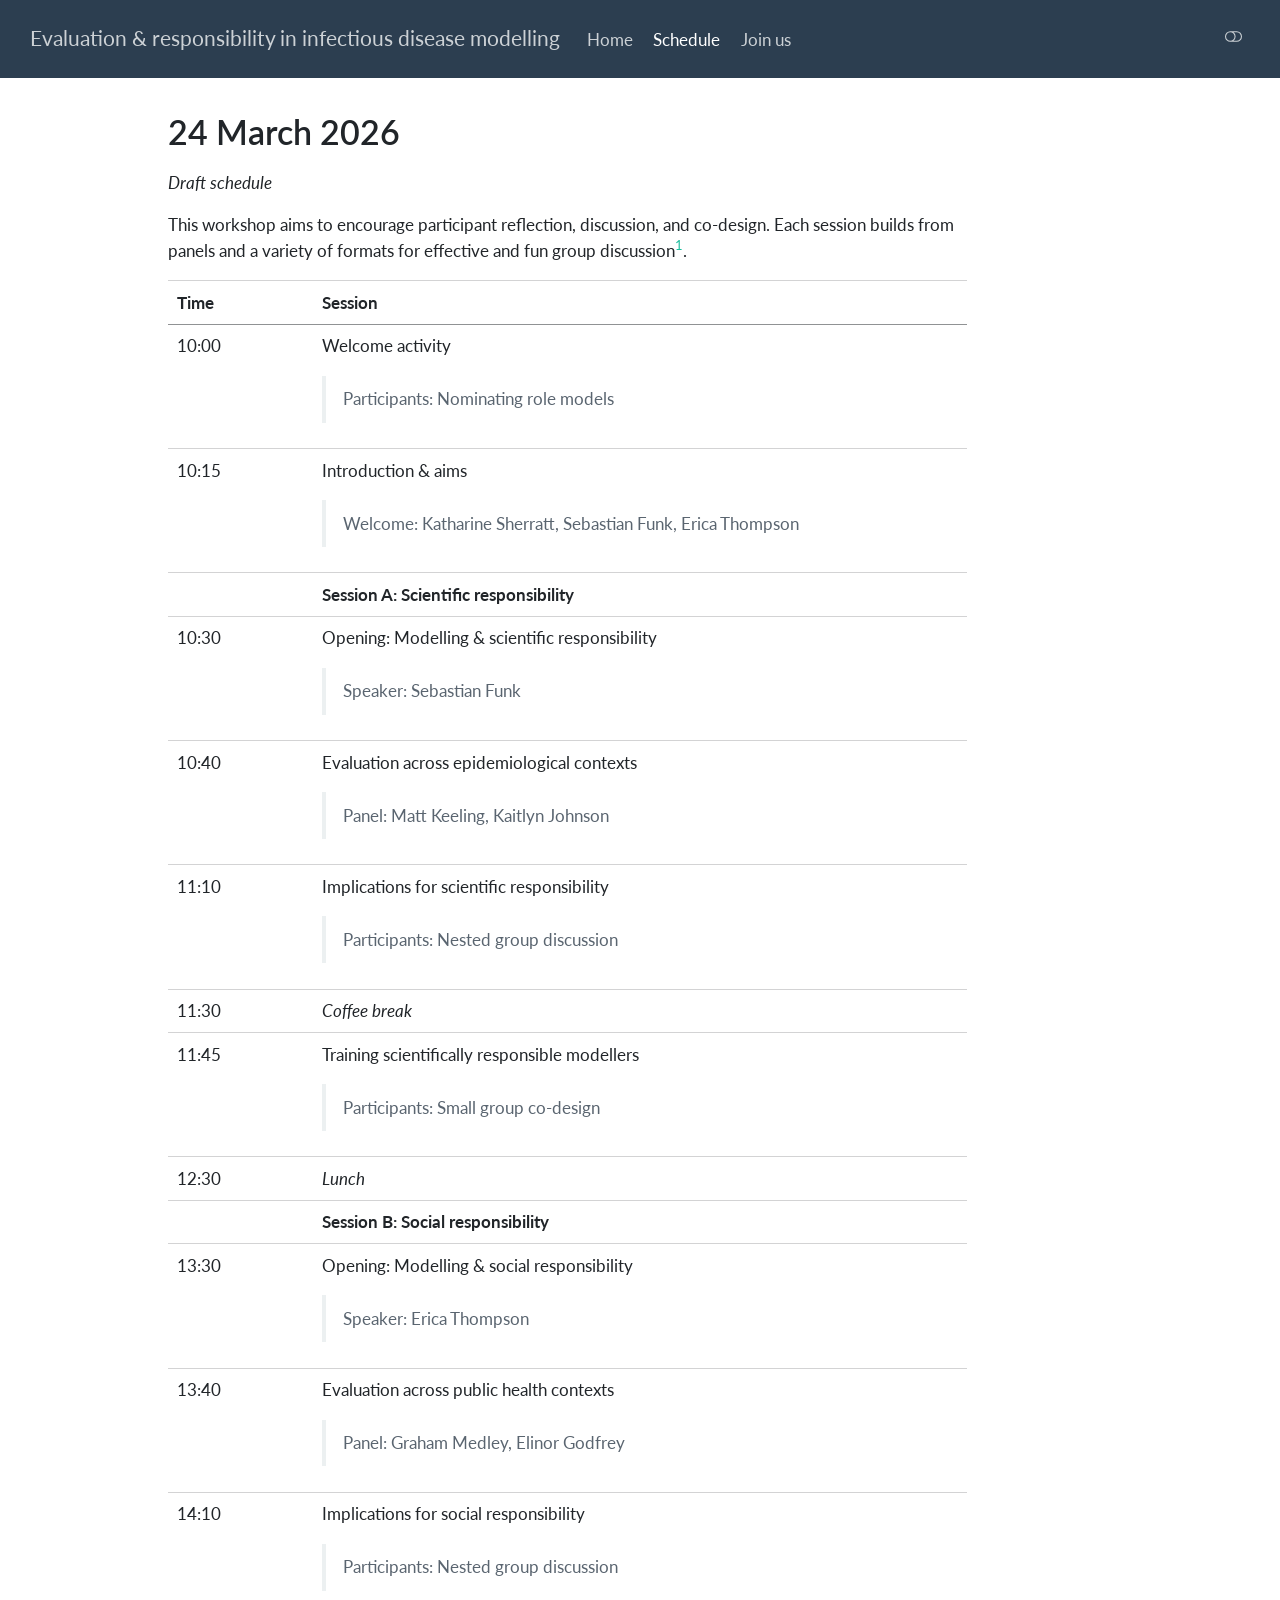
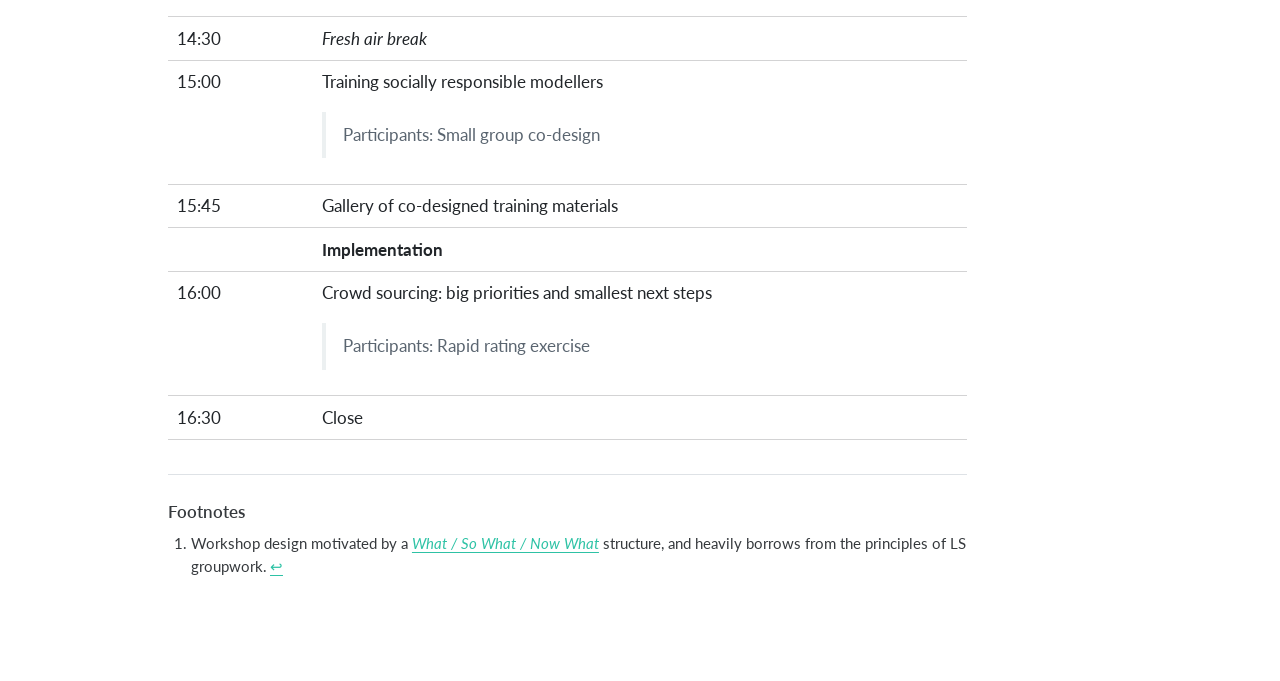
==== 2026-03-24.html @ d639b149 "Built site for gh-pages" ====
<!DOCTYPE html>
<html xmlns="http://www.w3.org/1999/xhtml" lang="en" xml:lang="en"><head>

<meta charset="utf-8">
<meta name="generator" content="quarto-1.8.27">

<meta name="viewport" content="width=device-width, initial-scale=1.0, user-scalable=yes">


<title>24 March 2026 – Evaluation &amp; responsibility in infectious disease modelling</title>
<style>
code{white-space: pre-wrap;}
span.smallcaps{font-variant: small-caps;}
div.columns{display: flex; gap: min(4vw, 1.5em);}
div.column{flex: auto; overflow-x: auto;}
div.hanging-indent{margin-left: 1.5em; text-indent: -1.5em;}
ul.task-list{list-style: none;}
ul.task-list li input[type="checkbox"] {
  width: 0.8em;
  margin: 0 0.8em 0.2em -1em; /* quarto-specific, see https://github.com/quarto-dev/quarto-cli/issues/4556 */ 
  vertical-align: middle;
}
</style>


<script src="site_libs/quarto-nav/quarto-nav.js"></script>
<script src="site_libs/quarto-nav/headroom.min.js"></script>
<script src="site_libs/clipboard/clipboard.min.js"></script>
<script src="site_libs/quarto-search/autocomplete.umd.js"></script>
<script src="site_libs/quarto-search/fuse.min.js"></script>
<script src="site_libs/quarto-search/quarto-search.js"></script>
<meta name="quarto:offset" content="./">
<script src="site_libs/quarto-html/quarto.js" type="module"></script>
<script src="site_libs/quarto-html/tabsets/tabsets.js" type="module"></script>
<script src="site_libs/quarto-html/axe/axe-check.js" type="module"></script>
<script src="site_libs/quarto-html/popper.min.js"></script>
<script src="site_libs/quarto-html/tippy.umd.min.js"></script>
<script src="site_libs/quarto-html/anchor.min.js"></script>
<link href="site_libs/quarto-html/tippy.css" rel="stylesheet">
<link href="site_libs/quarto-html/quarto-syntax-highlighting-ed96de9b727972fe78a7b5d16c58bf87.css" rel="stylesheet" class="quarto-color-scheme" id="quarto-text-highlighting-styles">
<link href="site_libs/quarto-html/quarto-syntax-highlighting-dark-4d9afe2b8d18ee9fa5d0d57b5ed4214d.css" rel="stylesheet" class="quarto-color-scheme quarto-color-alternate" id="quarto-text-highlighting-styles">
<link href="site_libs/quarto-html/quarto-syntax-highlighting-ed96de9b727972fe78a7b5d16c58bf87.css" rel="stylesheet" class="quarto-color-scheme-extra" id="quarto-text-highlighting-styles">
<script src="site_libs/bootstrap/bootstrap.min.js"></script>
<link href="site_libs/bootstrap/bootstrap-icons.css" rel="stylesheet">
<link href="site_libs/bootstrap/bootstrap-28ce2f92125236a284ff4f393e5b0d14.min.css" rel="stylesheet" append-hash="true" class="quarto-color-scheme" id="quarto-bootstrap" data-mode="light">
<link href="site_libs/bootstrap/bootstrap-dark-7b59f535f4be280c95e9d201c1713015.min.css" rel="stylesheet" append-hash="true" class="quarto-color-scheme quarto-color-alternate" id="quarto-bootstrap" data-mode="dark">
<link href="site_libs/bootstrap/bootstrap-28ce2f92125236a284ff4f393e5b0d14.min.css" rel="stylesheet" append-hash="true" class="quarto-color-scheme-extra" id="quarto-bootstrap" data-mode="light">
<script id="quarto-search-options" type="application/json">{
  "location": "navbar",
  "copy-button": false,
  "collapse-after": 3,
  "panel-placement": "end",
  "type": "overlay",
  "limit": 50,
  "keyboard-shortcut": [
    "f",
    "/",
    "s"
  ],
  "show-item-context": false,
  "language": {
    "search-no-results-text": "No results",
    "search-matching-documents-text": "matching documents",
    "search-copy-link-title": "Copy link to search",
    "search-hide-matches-text": "Hide additional matches",
    "search-more-match-text": "more match in this document",
    "search-more-matches-text": "more matches in this document",
    "search-clear-button-title": "Clear",
    "search-text-placeholder": "",
    "search-detached-cancel-button-title": "Cancel",
    "search-submit-button-title": "Submit",
    "search-label": "Search"
  }
}</script>


<link rel="stylesheet" href="styles.css">
<meta property="og:title" content="24 March 2026 – Evaluation &amp; responsibility in infectious disease modelling">
<meta property="og:description" content="">
<meta property="og:site_name" content="Evaluation &amp; responsibility in infectious disease modelling">
</head>

<body class="nav-fixed quarto-light"><script id="quarto-html-before-body" type="application/javascript">
    const toggleBodyColorMode = (bsSheetEl) => {
      const mode = bsSheetEl.getAttribute("data-mode");
      const bodyEl = window.document.querySelector("body");
      if (mode === "dark") {
        bodyEl.classList.add("quarto-dark");
        bodyEl.classList.remove("quarto-light");
      } else {
        bodyEl.classList.add("quarto-light");
        bodyEl.classList.remove("quarto-dark");
      }
    }
    const toggleBodyColorPrimary = () => {
      const bsSheetEl = window.document.querySelector("link#quarto-bootstrap:not([rel=disabled-stylesheet])");
      if (bsSheetEl) {
        toggleBodyColorMode(bsSheetEl);
      }
    }
    const setColorSchemeToggle = (alternate) => {
      const toggles = window.document.querySelectorAll('.quarto-color-scheme-toggle');
      for (let i=0; i < toggles.length; i++) {
        const toggle = toggles[i];
        if (toggle) {
          if (alternate) {
            toggle.classList.add("alternate");
          } else {
            toggle.classList.remove("alternate");
          }
        }
      }
    };
    const toggleColorMode = (alternate) => {
      // Switch the stylesheets
      const primaryStylesheets = window.document.querySelectorAll('link.quarto-color-scheme:not(.quarto-color-alternate)');
      const alternateStylesheets = window.document.querySelectorAll('link.quarto-color-scheme.quarto-color-alternate');
      manageTransitions('#quarto-margin-sidebar .nav-link', false);
      if (alternate) {
        // note: dark is layered on light, we don't disable primary!
        enableStylesheet(alternateStylesheets);
        for (const sheetNode of alternateStylesheets) {
          if (sheetNode.id === "quarto-bootstrap") {
            toggleBodyColorMode(sheetNode);
          }
        }
      } else {
        disableStylesheet(alternateStylesheets);
        enableStylesheet(primaryStylesheets)
        toggleBodyColorPrimary();
      }
      manageTransitions('#quarto-margin-sidebar .nav-link', true);
      // Switch the toggles
      setColorSchemeToggle(alternate)
      // Hack to workaround the fact that safari doesn't
      // properly recolor the scrollbar when toggling (#1455)
      if (navigator.userAgent.indexOf('Safari') > 0 && navigator.userAgent.indexOf('Chrome') == -1) {
        manageTransitions("body", false);
        window.scrollTo(0, 1);
        setTimeout(() => {
          window.scrollTo(0, 0);
          manageTransitions("body", true);
        }, 40);
      }
    }
    const disableStylesheet = (stylesheets) => {
      for (let i=0; i < stylesheets.length; i++) {
        const stylesheet = stylesheets[i];
        stylesheet.rel = 'disabled-stylesheet';
      }
    }
    const enableStylesheet = (stylesheets) => {
      for (let i=0; i < stylesheets.length; i++) {
        const stylesheet = stylesheets[i];
        if(stylesheet.rel !== 'stylesheet') { // for Chrome, which will still FOUC without this check
          stylesheet.rel = 'stylesheet';
        }
      }
    }
    const manageTransitions = (selector, allowTransitions) => {
      const els = window.document.querySelectorAll(selector);
      for (let i=0; i < els.length; i++) {
        const el = els[i];
        if (allowTransitions) {
          el.classList.remove('notransition');
        } else {
          el.classList.add('notransition');
        }
      }
    }
    const isFileUrl = () => {
      return window.location.protocol === 'file:';
    }
    const hasAlternateSentinel = () => {
      let styleSentinel = getColorSchemeSentinel();
      if (styleSentinel !== null) {
        return styleSentinel === "alternate";
      } else {
        return false;
      }
    }
    const setStyleSentinel = (alternate) => {
      const value = alternate ? "alternate" : "default";
      if (!isFileUrl()) {
        window.localStorage.setItem("quarto-color-scheme", value);
      } else {
        localAlternateSentinel = value;
      }
    }
    const getColorSchemeSentinel = () => {
      if (!isFileUrl()) {
        const storageValue = window.localStorage.getItem("quarto-color-scheme");
        return storageValue != null ? storageValue : localAlternateSentinel;
      } else {
        return localAlternateSentinel;
      }
    }
    const toggleGiscusIfUsed = (isAlternate, darkModeDefault) => {
      const baseTheme = document.querySelector('#giscus-base-theme')?.value ?? 'light';
      const alternateTheme = document.querySelector('#giscus-alt-theme')?.value ?? 'dark';
      let newTheme = '';
      if(authorPrefersDark) {
        newTheme = isAlternate ? baseTheme : alternateTheme;
      } else {
        newTheme = isAlternate ? alternateTheme : baseTheme;
      }
      const changeGiscusTheme = () => {
        // From: https://github.com/giscus/giscus/issues/336
        const sendMessage = (message) => {
          const iframe = document.querySelector('iframe.giscus-frame');
          if (!iframe) return;
          iframe.contentWindow.postMessage({ giscus: message }, 'https://giscus.app');
        }
        sendMessage({
          setConfig: {
            theme: newTheme
          }
        });
      }
      const isGiscussLoaded = window.document.querySelector('iframe.giscus-frame') !== null;
      if (isGiscussLoaded) {
        changeGiscusTheme();
      }
    };
    const authorPrefersDark = false;
    const darkModeDefault = authorPrefersDark;
      document.querySelector('link#quarto-text-highlighting-styles.quarto-color-scheme-extra').rel = 'disabled-stylesheet';
      document.querySelector('link#quarto-bootstrap.quarto-color-scheme-extra').rel = 'disabled-stylesheet';
    let localAlternateSentinel = darkModeDefault ? 'alternate' : 'default';
    // Dark / light mode switch
    window.quartoToggleColorScheme = () => {
      // Read the current dark / light value
      let toAlternate = !hasAlternateSentinel();
      toggleColorMode(toAlternate);
      setStyleSentinel(toAlternate);
      toggleGiscusIfUsed(toAlternate, darkModeDefault);
      window.dispatchEvent(new Event('resize'));
    };
    // Switch to dark mode if need be
    if (hasAlternateSentinel()) {
      toggleColorMode(true);
    } else {
      toggleColorMode(false);
    }
  </script>

<div id="quarto-search-results"></div>
  <header id="quarto-header" class="headroom fixed-top">
    <nav class="navbar navbar-expand-lg " data-bs-theme="dark">
      <div class="navbar-container container-fluid">
      <div class="navbar-brand-container mx-auto">
    <a class="navbar-brand" href="./index.html">
    <span class="navbar-title">Evaluation &amp; responsibility in infectious disease modelling</span>
    </a>
  </div>
            <div id="quarto-search" class="" title="Search"></div>
          <button class="navbar-toggler" type="button" data-bs-toggle="collapse" data-bs-target="#navbarCollapse" aria-controls="navbarCollapse" role="menu" aria-expanded="false" aria-label="Toggle navigation" onclick="if (window.quartoToggleHeadroom) { window.quartoToggleHeadroom(); }">
  <span class="navbar-toggler-icon"></span>
</button>
          <div class="collapse navbar-collapse" id="navbarCollapse">
            <ul class="navbar-nav navbar-nav-scroll me-auto">
  <li class="nav-item">
    <a class="nav-link" href="./index.html"> 
<span class="menu-text">Home</span></a>
  </li>  
  <li class="nav-item">
    <a class="nav-link active" href="./2026-03-24.html" aria-current="page"> 
<span class="menu-text">Schedule</span></a>
  </li>  
  <li class="nav-item">
    <a class="nav-link" href="./register.html"> 
<span class="menu-text">Join us</span></a>
  </li>  
</ul>
          </div> <!-- /navcollapse -->
            <div class="quarto-navbar-tools">
  <a href="" class="quarto-color-scheme-toggle quarto-navigation-tool  px-1" onclick="window.quartoToggleColorScheme(); return false;" title="Toggle dark mode"><i class="bi"></i></a>
</div>
      </div> <!-- /container-fluid -->
    </nav>
</header>
<!-- content -->
<div id="quarto-content" class="quarto-container page-columns page-rows-contents page-layout-article page-navbar">
<!-- sidebar -->
<!-- margin-sidebar -->
    <div id="quarto-margin-sidebar" class="sidebar margin-sidebar zindex-bottom">
        
    </div>
<!-- main -->
<main class="content" id="quarto-document-content">


<header id="title-block-header" class="quarto-title-block default">
<div class="quarto-title">
<h1 class="title">24 March 2026</h1>
</div>



<div class="quarto-title-meta">

    
  
    
  </div>
  


</header>


<p><em>Draft schedule</em></p>
<p>This workshop aims to encourage participant reflection, discussion, and co-design. Each session builds from panels and a variety of formats for effective and fun group discussion<a href="#fn1" class="footnote-ref" id="fnref1" role="doc-noteref"><sup>1</sup></a>.</p>
<table class="caption-top table">
<colgroup>
<col style="width: 18%">
<col style="width: 81%">
</colgroup>
<thead>
<tr class="header">
<th>Time</th>
<th>Session</th>
</tr>
</thead>
<tbody>
<tr class="odd">
<td>10:00</td>
<td><p>Welcome activity</p>
<blockquote class="blockquote">
<p>Participants: Nominating role models</p>
</blockquote></td>
</tr>
<tr class="even">
<td>10:15</td>
<td><p>Introduction &amp; aims</p>
<blockquote class="blockquote">
<p>Welcome: Katharine Sherratt, Sebastian Funk, Erica Thompson</p>
</blockquote></td>
</tr>
<tr class="odd">
<td></td>
<td><strong>Session A: Scientific responsibility</strong></td>
</tr>
<tr class="even">
<td>10:30</td>
<td><p>Opening: Modelling &amp; scientific responsibility</p>
<blockquote class="blockquote">
<p>Speaker: Sebastian Funk</p>
</blockquote></td>
</tr>
<tr class="odd">
<td>10:40</td>
<td><p>Evaluation across epidemiological contexts</p>
<blockquote class="blockquote">
<p>Panel: Matt Keeling, Kaitlyn Johnson</p>
</blockquote></td>
</tr>
<tr class="even">
<td>11:10</td>
<td><p>Implications for scientific responsibility</p>
<blockquote class="blockquote">
<p>Participants: Nested group discussion</p>
</blockquote></td>
</tr>
<tr class="odd">
<td>11:30</td>
<td><em>Coffee break</em></td>
</tr>
<tr class="even">
<td>11:45</td>
<td><p>Training scientifically responsible modellers</p>
<blockquote class="blockquote">
<p>Participants: Small group co-design</p>
</blockquote></td>
</tr>
<tr class="odd">
<td>12:30</td>
<td><em>Lunch</em></td>
</tr>
<tr class="even">
<td></td>
<td><strong>Session B: Social responsibility</strong></td>
</tr>
<tr class="odd">
<td>13:30</td>
<td><p>Opening: Modelling &amp; social responsibility</p>
<blockquote class="blockquote">
<p>Speaker: Erica Thompson</p>
</blockquote></td>
</tr>
<tr class="even">
<td>13:40</td>
<td><p>Evaluation across public health contexts</p>
<blockquote class="blockquote">
<p>Panel: Graham Medley, Elinor Godfrey</p>
</blockquote></td>
</tr>
<tr class="odd">
<td>14:10</td>
<td><p>Implications for social responsibility</p>
<blockquote class="blockquote">
<p>Participants: Nested group discussion</p>
</blockquote></td>
</tr>
<tr class="even">
<td>14:30</td>
<td><em>Fresh air break</em></td>
</tr>
<tr class="odd">
<td>15:00</td>
<td><p>Training socially responsible modellers</p>
<blockquote class="blockquote">
<p>Participants: Small group co-design</p>
</blockquote></td>
</tr>
<tr class="even">
<td>15:45</td>
<td>Gallery of co-designed training materials</td>
</tr>
<tr class="odd">
<td></td>
<td><strong>Implementation</strong></td>
</tr>
<tr class="even">
<td>16:00</td>
<td><p>Crowd sourcing: big priorities and smallest next steps</p>
<blockquote class="blockquote">
<p>Participants: Rapid rating exercise</p>
</blockquote></td>
</tr>
<tr class="odd">
<td>16:30</td>
<td>Close</td>
</tr>
</tbody>
</table>




<div id="quarto-appendix" class="default"><section id="footnotes" class="footnotes footnotes-end-of-document" role="doc-endnotes"><h2 class="anchored quarto-appendix-heading">Footnotes</h2>

<ol>
<li id="fn1"><p>Workshop design motivated by a <a href="https://www.liberatingstructures.com/9-what-so-what-now-what-w/"><em>What / So What / Now What</em></a> structure, and heavily borrows from the principles of LS groupwork.<a href="#fnref1" class="footnote-back" role="doc-backlink">↩︎</a></p></li>
</ol>
</section></div></main> <!-- /main -->
<script id="quarto-html-after-body" type="application/javascript">
  window.document.addEventListener("DOMContentLoaded", function (event) {
    // Ensure there is a toggle, if there isn't float one in the top right
    if (window.document.querySelector('.quarto-color-scheme-toggle') === null) {
      const a = window.document.createElement('a');
      a.classList.add('top-right');
      a.classList.add('quarto-color-scheme-toggle');
      a.href = "";
      a.onclick = function() { try { window.quartoToggleColorScheme(); } catch {} return false; };
      const i = window.document.createElement("i");
      i.classList.add('bi');
      a.appendChild(i);
      window.document.body.appendChild(a);
    }
    setColorSchemeToggle(hasAlternateSentinel())
    const icon = "";
    const anchorJS = new window.AnchorJS();
    anchorJS.options = {
      placement: 'right',
      icon: icon
    };
    anchorJS.add('.anchored');
    const isCodeAnnotation = (el) => {
      for (const clz of el.classList) {
        if (clz.startsWith('code-annotation-')) {                     
          return true;
        }
      }
      return false;
    }
    const onCopySuccess = function(e) {
      // button target
      const button = e.trigger;
      // don't keep focus
      button.blur();
      // flash "checked"
      button.classList.add('code-copy-button-checked');
      var currentTitle = button.getAttribute("title");
      button.setAttribute("title", "Copied!");
      let tooltip;
      if (window.bootstrap) {
        button.setAttribute("data-bs-toggle", "tooltip");
        button.setAttribute("data-bs-placement", "left");
        button.setAttribute("data-bs-title", "Copied!");
        tooltip = new bootstrap.Tooltip(button, 
          { trigger: "manual", 
            customClass: "code-copy-button-tooltip",
            offset: [0, -8]});
        tooltip.show();    
      }
      setTimeout(function() {
        if (tooltip) {
          tooltip.hide();
          button.removeAttribute("data-bs-title");
          button.removeAttribute("data-bs-toggle");
          button.removeAttribute("data-bs-placement");
        }
        button.setAttribute("title", currentTitle);
        button.classList.remove('code-copy-button-checked');
      }, 1000);
      // clear code selection
      e.clearSelection();
    }
    const getTextToCopy = function(trigger) {
      const outerScaffold = trigger.parentElement.cloneNode(true);
      const codeEl = outerScaffold.querySelector('code');
      for (const childEl of codeEl.children) {
        if (isCodeAnnotation(childEl)) {
          childEl.remove();
        }
      }
      return codeEl.innerText;
    }
    const clipboard = new window.ClipboardJS('.code-copy-button:not([data-in-quarto-modal])', {
      text: getTextToCopy
    });
    clipboard.on('success', onCopySuccess);
    if (window.document.getElementById('quarto-embedded-source-code-modal')) {
      const clipboardModal = new window.ClipboardJS('.code-copy-button[data-in-quarto-modal]', {
        text: getTextToCopy,
        container: window.document.getElementById('quarto-embedded-source-code-modal')
      });
      clipboardModal.on('success', onCopySuccess);
    }
      var localhostRegex = new RegExp(/^(?:http|https):\/\/localhost\:?[0-9]*\//);
      var mailtoRegex = new RegExp(/^mailto:/);
        var filterRegex = new RegExp("https:\/\/epiforecasts\.github\.io\/responsible-modelling\/");
      var isInternal = (href) => {
          return filterRegex.test(href) || localhostRegex.test(href) || mailtoRegex.test(href);
      }
      // Inspect non-navigation links and adorn them if external
     var links = window.document.querySelectorAll('a[href]:not(.nav-link):not(.navbar-brand):not(.toc-action):not(.sidebar-link):not(.sidebar-item-toggle):not(.pagination-link):not(.no-external):not([aria-hidden]):not(.dropdown-item):not(.quarto-navigation-tool):not(.about-link)');
      for (var i=0; i<links.length; i++) {
        const link = links[i];
        if (!isInternal(link.href)) {
          // undo the damage that might have been done by quarto-nav.js in the case of
          // links that we want to consider external
          if (link.dataset.originalHref !== undefined) {
            link.href = link.dataset.originalHref;
          }
        }
      }
    function tippyHover(el, contentFn, onTriggerFn, onUntriggerFn) {
      const config = {
        allowHTML: true,
        maxWidth: 500,
        delay: 100,
        arrow: false,
        appendTo: function(el) {
            return el.parentElement;
        },
        interactive: true,
        interactiveBorder: 10,
        theme: 'quarto',
        placement: 'bottom-start',
      };
      if (contentFn) {
        config.content = contentFn;
      }
      if (onTriggerFn) {
        config.onTrigger = onTriggerFn;
      }
      if (onUntriggerFn) {
        config.onUntrigger = onUntriggerFn;
      }
      window.tippy(el, config); 
    }
    const noterefs = window.document.querySelectorAll('a[role="doc-noteref"]');
    for (var i=0; i<noterefs.length; i++) {
      const ref = noterefs[i];
      tippyHover(ref, function() {
        // use id or data attribute instead here
        let href = ref.getAttribute('data-footnote-href') || ref.getAttribute('href');
        try { href = new URL(href).hash; } catch {}
        const id = href.replace(/^#\/?/, "");
        const note = window.document.getElementById(id);
        if (note) {
          return note.innerHTML;
        } else {
          return "";
        }
      });
    }
    const xrefs = window.document.querySelectorAll('a.quarto-xref');
    const processXRef = (id, note) => {
      // Strip column container classes
      const stripColumnClz = (el) => {
        el.classList.remove("page-full", "page-columns");
        if (el.children) {
          for (const child of el.children) {
            stripColumnClz(child);
          }
        }
      }
      stripColumnClz(note)
      if (id === null || id.startsWith('sec-')) {
        // Special case sections, only their first couple elements
        const container = document.createElement("div");
        if (note.children && note.children.length > 2) {
          container.appendChild(note.children[0].cloneNode(true));
          for (let i = 1; i < note.children.length; i++) {
            const child = note.children[i];
            if (child.tagName === "P" && child.innerText === "") {
              continue;
            } else {
              container.appendChild(child.cloneNode(true));
              break;
            }
          }
          if (window.Quarto?.typesetMath) {
            window.Quarto.typesetMath(container);
          }
          return container.innerHTML
        } else {
          if (window.Quarto?.typesetMath) {
            window.Quarto.typesetMath(note);
          }
          return note.innerHTML;
        }
      } else {
        // Remove any anchor links if they are present
        const anchorLink = note.querySelector('a.anchorjs-link');
        if (anchorLink) {
          anchorLink.remove();
        }
        if (window.Quarto?.typesetMath) {
          window.Quarto.typesetMath(note);
        }
        if (note.classList.contains("callout")) {
          return note.outerHTML;
        } else {
          return note.innerHTML;
        }
      }
    }
    for (var i=0; i<xrefs.length; i++) {
      const xref = xrefs[i];
      tippyHover(xref, undefined, function(instance) {
        instance.disable();
        let url = xref.getAttribute('href');
        let hash = undefined; 
        if (url.startsWith('#')) {
          hash = url;
        } else {
          try { hash = new URL(url).hash; } catch {}
        }
        if (hash) {
          const id = hash.replace(/^#\/?/, "");
          const note = window.document.getElementById(id);
          if (note !== null) {
            try {
              const html = processXRef(id, note.cloneNode(true));
              instance.setContent(html);
            } finally {
              instance.enable();
              instance.show();
            }
          } else {
            // See if we can fetch this
            fetch(url.split('#')[0])
            .then(res => res.text())
            .then(html => {
              const parser = new DOMParser();
              const htmlDoc = parser.parseFromString(html, "text/html");
              const note = htmlDoc.getElementById(id);
              if (note !== null) {
                const html = processXRef(id, note);
                instance.setContent(html);
              } 
            }).finally(() => {
              instance.enable();
              instance.show();
            });
          }
        } else {
          // See if we can fetch a full url (with no hash to target)
          // This is a special case and we should probably do some content thinning / targeting
          fetch(url)
          .then(res => res.text())
          .then(html => {
            const parser = new DOMParser();
            const htmlDoc = parser.parseFromString(html, "text/html");
            const note = htmlDoc.querySelector('main.content');
            if (note !== null) {
              // This should only happen for chapter cross references
              // (since there is no id in the URL)
              // remove the first header
              if (note.children.length > 0 && note.children[0].tagName === "HEADER") {
                note.children[0].remove();
              }
              const html = processXRef(null, note);
              instance.setContent(html);
            } 
          }).finally(() => {
            instance.enable();
            instance.show();
          });
        }
      }, function(instance) {
      });
    }
        let selectedAnnoteEl;
        const selectorForAnnotation = ( cell, annotation) => {
          let cellAttr = 'data-code-cell="' + cell + '"';
          let lineAttr = 'data-code-annotation="' +  annotation + '"';
          const selector = 'span[' + cellAttr + '][' + lineAttr + ']';
          return selector;
        }
        const selectCodeLines = (annoteEl) => {
          const doc = window.document;
          const targetCell = annoteEl.getAttribute("data-target-cell");
          const targetAnnotation = annoteEl.getAttribute("data-target-annotation");
          const annoteSpan = window.document.querySelector(selectorForAnnotation(targetCell, targetAnnotation));
          const lines = annoteSpan.getAttribute("data-code-lines").split(",");
          const lineIds = lines.map((line) => {
            return targetCell + "-" + line;
          })
          let top = null;
          let height = null;
          let parent = null;
          if (lineIds.length > 0) {
              //compute the position of the single el (top and bottom and make a div)
              const el = window.document.getElementById(lineIds[0]);
              top = el.offsetTop;
              height = el.offsetHeight;
              parent = el.parentElement.parentElement;
            if (lineIds.length > 1) {
              const lastEl = window.document.getElementById(lineIds[lineIds.length - 1]);
              const bottom = lastEl.offsetTop + lastEl.offsetHeight;
              height = bottom - top;
            }
            if (top !== null && height !== null && parent !== null) {
              // cook up a div (if necessary) and position it 
              let div = window.document.getElementById("code-annotation-line-highlight");
              if (div === null) {
                div = window.document.createElement("div");
                div.setAttribute("id", "code-annotation-line-highlight");
                div.style.position = 'absolute';
                parent.appendChild(div);
              }
              div.style.top = top - 2 + "px";
              div.style.height = height + 4 + "px";
              div.style.left = 0;
              let gutterDiv = window.document.getElementById("code-annotation-line-highlight-gutter");
              if (gutterDiv === null) {
                gutterDiv = window.document.createElement("div");
                gutterDiv.setAttribute("id", "code-annotation-line-highlight-gutter");
                gutterDiv.style.position = 'absolute';
                const codeCell = window.document.getElementById(targetCell);
                const gutter = codeCell.querySelector('.code-annotation-gutter');
                gutter.appendChild(gutterDiv);
              }
              gutterDiv.style.top = top - 2 + "px";
              gutterDiv.style.height = height + 4 + "px";
            }
            selectedAnnoteEl = annoteEl;
          }
        };
        const unselectCodeLines = () => {
          const elementsIds = ["code-annotation-line-highlight", "code-annotation-line-highlight-gutter"];
          elementsIds.forEach((elId) => {
            const div = window.document.getElementById(elId);
            if (div) {
              div.remove();
            }
          });
          selectedAnnoteEl = undefined;
        };
          // Handle positioning of the toggle
      window.addEventListener(
        "resize",
        throttle(() => {
          elRect = undefined;
          if (selectedAnnoteEl) {
            selectCodeLines(selectedAnnoteEl);
          }
        }, 10)
      );
      function throttle(fn, ms) {
      let throttle = false;
      let timer;
        return (...args) => {
          if(!throttle) { // first call gets through
              fn.apply(this, args);
              throttle = true;
          } else { // all the others get throttled
              if(timer) clearTimeout(timer); // cancel #2
              timer = setTimeout(() => {
                fn.apply(this, args);
                timer = throttle = false;
              }, ms);
          }
        };
      }
        // Attach click handler to the DT
        const annoteDls = window.document.querySelectorAll('dt[data-target-cell]');
        for (const annoteDlNode of annoteDls) {
          annoteDlNode.addEventListener('click', (event) => {
            const clickedEl = event.target;
            if (clickedEl !== selectedAnnoteEl) {
              unselectCodeLines();
              const activeEl = window.document.querySelector('dt[data-target-cell].code-annotation-active');
              if (activeEl) {
                activeEl.classList.remove('code-annotation-active');
              }
              selectCodeLines(clickedEl);
              clickedEl.classList.add('code-annotation-active');
            } else {
              // Unselect the line
              unselectCodeLines();
              clickedEl.classList.remove('code-annotation-active');
            }
          });
        }
    const findCites = (el) => {
      const parentEl = el.parentElement;
      if (parentEl) {
        const cites = parentEl.dataset.cites;
        if (cites) {
          return {
            el,
            cites: cites.split(' ')
          };
        } else {
          return findCites(el.parentElement)
        }
      } else {
        return undefined;
      }
    };
    var bibliorefs = window.document.querySelectorAll('a[role="doc-biblioref"]');
    for (var i=0; i<bibliorefs.length; i++) {
      const ref = bibliorefs[i];
      const citeInfo = findCites(ref);
      if (citeInfo) {
        tippyHover(citeInfo.el, function() {
          var popup = window.document.createElement('div');
          citeInfo.cites.forEach(function(cite) {
            var citeDiv = window.document.createElement('div');
            citeDiv.classList.add('hanging-indent');
            citeDiv.classList.add('csl-entry');
            var biblioDiv = window.document.getElementById('ref-' + cite);
            if (biblioDiv) {
              citeDiv.innerHTML = biblioDiv.innerHTML;
            }
            popup.appendChild(citeDiv);
          });
          return popup.innerHTML;
        });
      }
    }
  });
  </script>
</div> <!-- /content -->




</body></html>
---- site_libs/quarto-html/quarto-syntax-highlighting-ed96de9b727972fe78a7b5d16c58bf87.css ----
/* quarto syntax highlight colors */
:root {
  --quarto-hl-ot-color: #003B4F;
  --quarto-hl-at-color: #657422;
  --quarto-hl-ss-color: #20794D;
  --quarto-hl-an-color: #5E5E5E;
  --quarto-hl-fu-color: #4758AB;
  --quarto-hl-st-color: #20794D;
  --quarto-hl-cf-color: #003B4F;
  --quarto-hl-op-color: #5E5E5E;
  --quarto-hl-er-color: #AD0000;
  --quarto-hl-bn-color: #AD0000;
  --quarto-hl-al-color: #AD0000;
  --quarto-hl-va-color: #111111;
  --quarto-hl-bu-color: inherit;
  --quarto-hl-ex-color: inherit;
  --quarto-hl-pp-color: #AD0000;
  --quarto-hl-in-color: #5E5E5E;
  --quarto-hl-vs-color: #20794D;
  --quarto-hl-wa-color: #5E5E5E;
  --quarto-hl-do-color: #5E5E5E;
  --quarto-hl-im-color: #00769E;
  --quarto-hl-ch-color: #20794D;
  --quarto-hl-dt-color: #AD0000;
  --quarto-hl-fl-color: #AD0000;
  --quarto-hl-co-color: #5E5E5E;
  --quarto-hl-cv-color: #5E5E5E;
  --quarto-hl-cn-color: #8f5902;
  --quarto-hl-sc-color: #5E5E5E;
  --quarto-hl-dv-color: #AD0000;
  --quarto-hl-kw-color: #003B4F;
}

/* other quarto variables */
:root {
  --quarto-font-monospace: SFMono-Regular, Menlo, Monaco, Consolas, "Liberation Mono", "Courier New", monospace;
}

/* syntax highlight based on Pandoc's rules */
pre > code.sourceCode > span {
  color: #003B4F;
}

code.sourceCode > span {
  color: #003B4F;
}

div.sourceCode,
div.sourceCode pre.sourceCode {
  color: #003B4F;
}

/* Normal */
code span {
  color: #003B4F;
}

/* Alert */
code span.al {
  color: #AD0000;
  font-style: inherit;
}

/* Annotation */
code span.an {
  color: #5E5E5E;
  font-style: inherit;
}

/* Attribute */
code span.at {
  color: #657422;
  font-style: inherit;
}

/* BaseN */
code span.bn {
  color: #AD0000;
  font-style: inherit;
}

/* BuiltIn */
code span.bu {
  font-style: inherit;
}

/* ControlFlow */
code span.cf {
  color: #003B4F;
  font-weight: bold;
  font-style: inherit;
}

/* Char */
code span.ch {
  color: #20794D;
  font-style: inherit;
}

/* Constant */
code span.cn {
  color: #8f5902;
  font-style: inherit;
}

/* Comment */
code span.co {
  color: #5E5E5E;
  font-style: inherit;
}

/* CommentVar */
code span.cv {
  color: #5E5E5E;
  font-style: italic;
}

/* Documentation */
code span.do {
  color: #5E5E5E;
  font-style: italic;
}

/* DataType */
code span.dt {
  color: #AD0000;
  font-style: inherit;
}

/* DecVal */
code span.dv {
  color: #AD0000;
  font-style: inherit;
}

/* Error */
code span.er {
  color: #AD0000;
  font-style: inherit;
}

/* Extension */
code span.ex {
  font-style: inherit;
}

/* Float */
code span.fl {
  color: #AD0000;
  font-style: inherit;
}

/* Function */
code span.fu {
  color: #4758AB;
  font-style: inherit;
}

/* Import */
code span.im {
  color: #00769E;
  font-style: inherit;
}

/* Information */
code span.in {
  color: #5E5E5E;
  font-style: inherit;
}

/* Keyword */
code span.kw {
  color: #003B4F;
  font-weight: bold;
  font-style: inherit;
}

/* Operator */
code span.op {
  color: #5E5E5E;
  font-style: inherit;
}

/* Other */
code span.ot {
  color: #003B4F;
  font-style: inherit;
}

/* Preprocessor */
code span.pp {
  color: #AD0000;
  font-style: inherit;
}

/* SpecialChar */
code span.sc {
  color: #5E5E5E;
  font-style: inherit;
}

/* SpecialString */
code span.ss {
  color: #20794D;
  font-style: inherit;
}

/* String */
code span.st {
  color: #20794D;
  font-style: inherit;
}

/* Variable */
code span.va {
  color: #111111;
  font-style: inherit;
}

/* VerbatimString */
code span.vs {
  color: #20794D;
  font-style: inherit;
}

/* Warning */
code span.wa {
  color: #5E5E5E;
  font-style: italic;
}

.prevent-inlining {
  content: "</";
}

/*# sourceMappingURL=0920dd6d7437995b8cdf7429764427b1.css.map */
---- site_libs/quarto-html/quarto-syntax-highlighting-dark-4d9afe2b8d18ee9fa5d0d57b5ed4214d.css ----
/* quarto syntax highlight colors */
:root {
  --quarto-hl-al-color: #f07178;
  --quarto-hl-an-color: #d4d0ab;
  --quarto-hl-at-color: #00e0e0;
  --quarto-hl-bn-color: #d4d0ab;
  --quarto-hl-bu-color: #abe338;
  --quarto-hl-ch-color: #abe338;
  --quarto-hl-co-color: #f8f8f2;
  --quarto-hl-cv-color: #ffd700;
  --quarto-hl-cn-color: #ffd700;
  --quarto-hl-cf-color: #ffa07a;
  --quarto-hl-dt-color: #ffa07a;
  --quarto-hl-dv-color: #d4d0ab;
  --quarto-hl-do-color: #f8f8f2;
  --quarto-hl-er-color: #f07178;
  --quarto-hl-ex-color: #00e0e0;
  --quarto-hl-fl-color: #d4d0ab;
  --quarto-hl-fu-color: #ffa07a;
  --quarto-hl-im-color: #abe338;
  --quarto-hl-in-color: #d4d0ab;
  --quarto-hl-kw-color: #ffa07a;
  --quarto-hl-op-color: #ffa07a;
  --quarto-hl-ot-color: #00e0e0;
  --quarto-hl-pp-color: #dcc6e0;
  --quarto-hl-re-color: #00e0e0;
  --quarto-hl-sc-color: #abe338;
  --quarto-hl-ss-color: #abe338;
  --quarto-hl-st-color: #abe338;
  --quarto-hl-va-color: #00e0e0;
  --quarto-hl-vs-color: #abe338;
  --quarto-hl-wa-color: #dcc6e0;
}

/* other quarto variables */
:root {
  --quarto-font-monospace: SFMono-Regular, Menlo, Monaco, Consolas, "Liberation Mono", "Courier New", monospace;
}

/* syntax highlight based on Pandoc's rules */
pre > code.sourceCode > span {
  color: #f8f8f2;
}

code.sourceCode > span {
  color: #f8f8f2;
}

div.sourceCode,
div.sourceCode pre.sourceCode {
  color: #f8f8f2;
}

/* Normal */
code span {
  color: #f8f8f2;
}

/* Alert */
code span.al {
  color: #f07178;
}

/* Annotation */
code span.an {
  color: #d4d0ab;
}

/* Attribute */
code span.at {
  color: #00e0e0;
}

/* BaseN */
code span.bn {
  color: #d4d0ab;
}

/* BuiltIn */
code span.bu {
  color: #abe338;
}

/* ControlFlow */
code span.cf {
  font-weight: bold;
  color: #ffa07a;
}

/* Char */
code span.ch {
  color: #abe338;
}

/* Constant */
code span.cn {
  color: #ffd700;
}

/* Comment */
code span.co {
  font-style: italic;
  color: #f8f8f2;
}

/* CommentVar */
code span.cv {
  color: #ffd700;
}

/* Documentation */
code span.do {
  color: #f8f8f2;
}

/* DataType */
code span.dt {
  color: #ffa07a;
}

/* DecVal */
code span.dv {
  color: #d4d0ab;
}

/* Error */
code span.er {
  color: #f07178;
  text-decoration: underline;
}

/* Extension */
code span.ex {
  font-weight: bold;
  color: #00e0e0;
}

/* Float */
code span.fl {
  color: #d4d0ab;
}

/* Function */
code span.fu {
  color: #ffa07a;
}

/* Import */
code span.im {
  color: #abe338;
}

/* Information */
code span.in {
  color: #d4d0ab;
}

/* Keyword */
code span.kw {
  font-weight: bold;
  color: #ffa07a;
}

/* Operator */
code span.op {
  color: #ffa07a;
}

/* Other */
code span.ot {
  color: #00e0e0;
}

/* Preprocessor */
code span.pp {
  color: #dcc6e0;
}

/* RegionMarker */
code span.re {
  background-color: #f8f8f2;
  color: #00e0e0;
}

/* SpecialChar */
code span.sc {
  color: #abe338;
}

/* SpecialString */
code span.ss {
  color: #abe338;
}

/* String */
code span.st {
  color: #abe338;
}

/* Variable */
code span.va {
  color: #00e0e0;
}

/* VerbatimString */
code span.vs {
  color: #abe338;
}

/* Warning */
code span.wa {
  color: #dcc6e0;
}

.prevent-inlining {
  content: "</";
}

/*# sourceMappingURL=86edf53ecdff796acf02dbceed379426.css.map */
---- site_libs/quarto-html/quarto-syntax-highlighting-ed96de9b727972fe78a7b5d16c58bf87.css ----
/* quarto syntax highlight colors */
:root {
  --quarto-hl-ot-color: #003B4F;
  --quarto-hl-at-color: #657422;
  --quarto-hl-ss-color: #20794D;
  --quarto-hl-an-color: #5E5E5E;
  --quarto-hl-fu-color: #4758AB;
  --quarto-hl-st-color: #20794D;
  --quarto-hl-cf-color: #003B4F;
  --quarto-hl-op-color: #5E5E5E;
  --quarto-hl-er-color: #AD0000;
  --quarto-hl-bn-color: #AD0000;
  --quarto-hl-al-color: #AD0000;
  --quarto-hl-va-color: #111111;
  --quarto-hl-bu-color: inherit;
  --quarto-hl-ex-color: inherit;
  --quarto-hl-pp-color: #AD0000;
  --quarto-hl-in-color: #5E5E5E;
  --quarto-hl-vs-color: #20794D;
  --quarto-hl-wa-color: #5E5E5E;
  --quarto-hl-do-color: #5E5E5E;
  --quarto-hl-im-color: #00769E;
  --quarto-hl-ch-color: #20794D;
  --quarto-hl-dt-color: #AD0000;
  --quarto-hl-fl-color: #AD0000;
  --quarto-hl-co-color: #5E5E5E;
  --quarto-hl-cv-color: #5E5E5E;
  --quarto-hl-cn-color: #8f5902;
  --quarto-hl-sc-color: #5E5E5E;
  --quarto-hl-dv-color: #AD0000;
  --quarto-hl-kw-color: #003B4F;
}

/* other quarto variables */
:root {
  --quarto-font-monospace: SFMono-Regular, Menlo, Monaco, Consolas, "Liberation Mono", "Courier New", monospace;
}

/* syntax highlight based on Pandoc's rules */
pre > code.sourceCode > span {
  color: #003B4F;
}

code.sourceCode > span {
  color: #003B4F;
}

div.sourceCode,
div.sourceCode pre.sourceCode {
  color: #003B4F;
}

/* Normal */
code span {
  color: #003B4F;
}

/* Alert */
code span.al {
  color: #AD0000;
  font-style: inherit;
}

/* Annotation */
code span.an {
  color: #5E5E5E;
  font-style: inherit;
}

/* Attribute */
code span.at {
  color: #657422;
  font-style: inherit;
}

/* BaseN */
code span.bn {
  color: #AD0000;
  font-style: inherit;
}

/* BuiltIn */
code span.bu {
  font-style: inherit;
}

/* ControlFlow */
code span.cf {
  color: #003B4F;
  font-weight: bold;
  font-style: inherit;
}

/* Char */
code span.ch {
  color: #20794D;
  font-style: inherit;
}

/* Constant */
code span.cn {
  color: #8f5902;
  font-style: inherit;
}

/* Comment */
code span.co {
  color: #5E5E5E;
  font-style: inherit;
}

/* CommentVar */
code span.cv {
  color: #5E5E5E;
  font-style: italic;
}

/* Documentation */
code span.do {
  color: #5E5E5E;
  font-style: italic;
}

/* DataType */
code span.dt {
  color: #AD0000;
  font-style: inherit;
}

/* DecVal */
code span.dv {
  color: #AD0000;
  font-style: inherit;
}

/* Error */
code span.er {
  color: #AD0000;
  font-style: inherit;
}

/* Extension */
code span.ex {
  font-style: inherit;
}

/* Float */
code span.fl {
  color: #AD0000;
  font-style: inherit;
}

/* Function */
code span.fu {
  color: #4758AB;
  font-style: inherit;
}

/* Import */
code span.im {
  color: #00769E;
  font-style: inherit;
}

/* Information */
code span.in {
  color: #5E5E5E;
  font-style: inherit;
}

/* Keyword */
code span.kw {
  color: #003B4F;
  font-weight: bold;
  font-style: inherit;
}

/* Operator */
code span.op {
  color: #5E5E5E;
  font-style: inherit;
}

/* Other */
code span.ot {
  color: #003B4F;
  font-style: inherit;
}

/* Preprocessor */
code span.pp {
  color: #AD0000;
  font-style: inherit;
}

/* SpecialChar */
code span.sc {
  color: #5E5E5E;
  font-style: inherit;
}

/* SpecialString */
code span.ss {
  color: #20794D;
  font-style: inherit;
}

/* String */
code span.st {
  color: #20794D;
  font-style: inherit;
}

/* Variable */
code span.va {
  color: #111111;
  font-style: inherit;
}

/* VerbatimString */
code span.vs {
  color: #20794D;
  font-style: inherit;
}

/* Warning */
code span.wa {
  color: #5E5E5E;
  font-style: italic;
}

.prevent-inlining {
  content: "</";
}

/*# sourceMappingURL=0920dd6d7437995b8cdf7429764427b1.css.map */
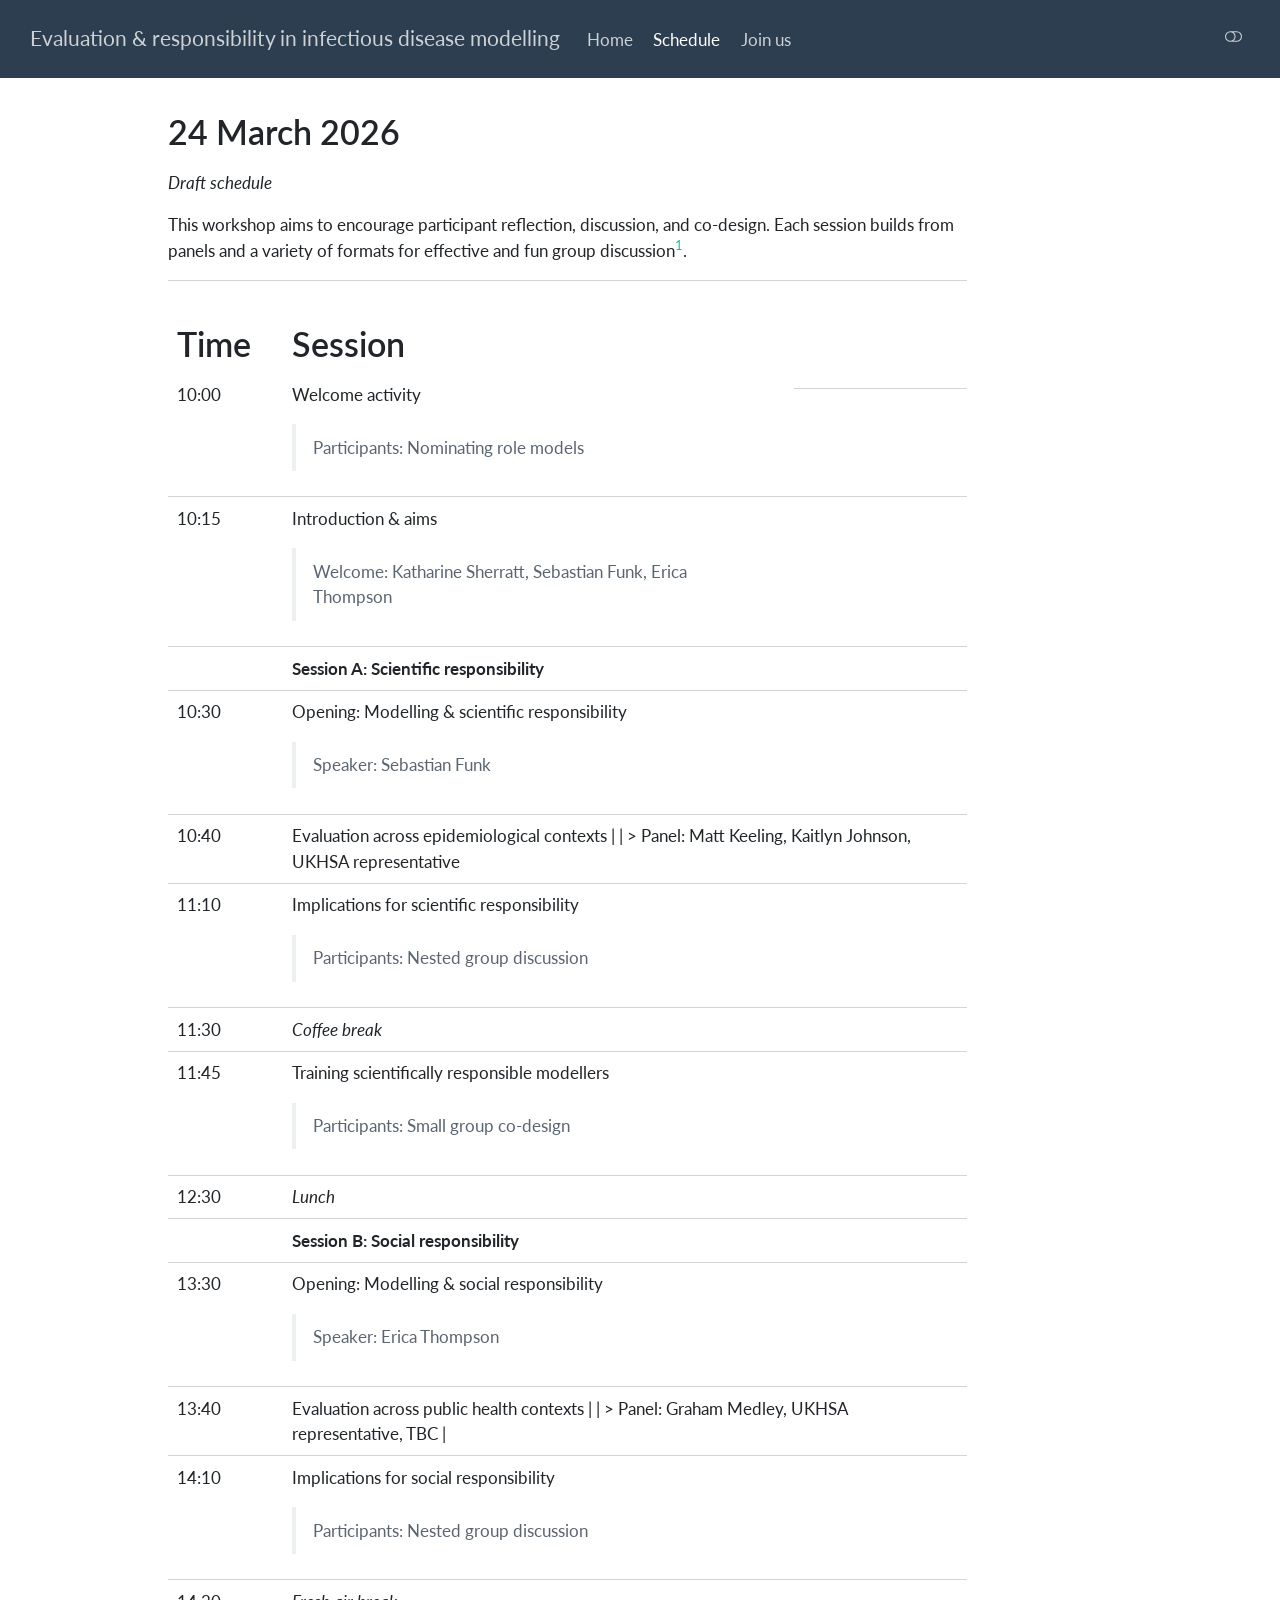
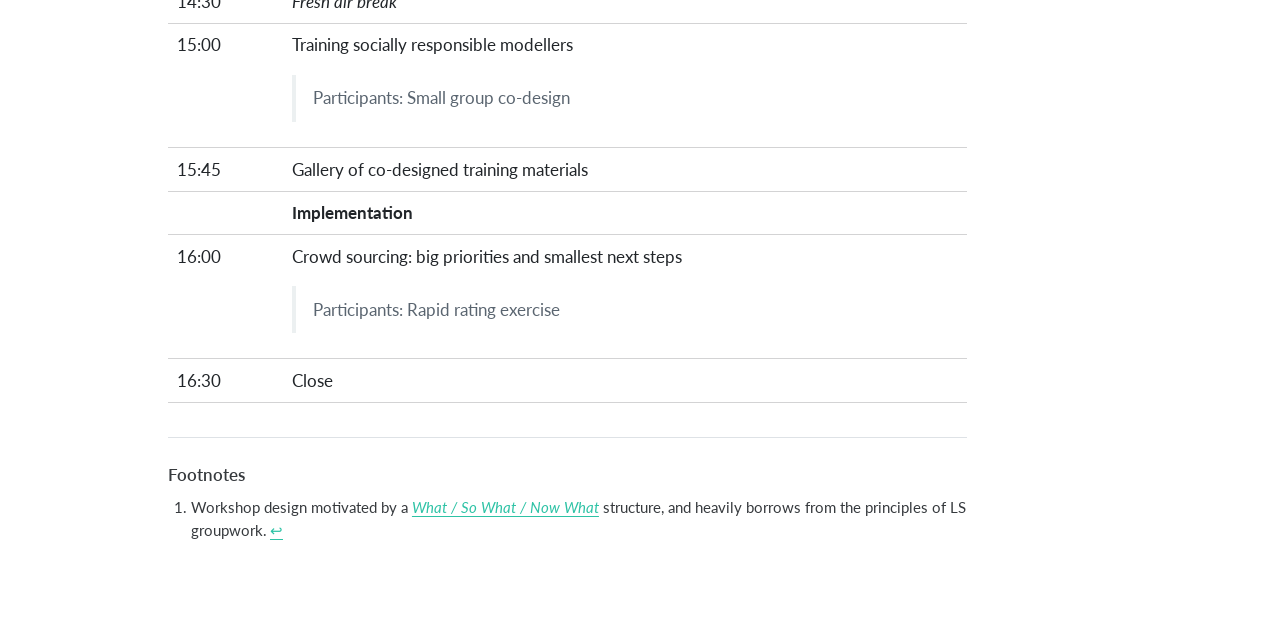
==== commit 25939d7e: "Built site for gh-pages" ====
--- a/2026-03-24.html
+++ b/2026-03-24.html
@@ -313,124 +313,135 @@
 <p>This workshop aims to encourage participant reflection, discussion, and co-design. Each session builds from panels and a variety of formats for effective and fun group discussion<a href="#fn1" class="footnote-ref" id="fnref1" role="doc-noteref"><sup>1</sup></a>.</p>
 <table class="caption-top table">
 <colgroup>
-<col style="width: 18%">
-<col style="width: 81%">
+<col style="width: 14%">
+<col style="width: 62%">
+<col style="width: 21%">
 </colgroup>
-<thead>
-<tr class="header">
-<th>Time</th>
-<th>Session</th>
-</tr>
-</thead>
 <tbody>
 <tr class="odd">
-<td>10:00</td>
-<td><p>Welcome activity</p>
+<td rowspan="2"><h1 id="time">Time</h1>
+<p>10:00</p></td>
+<td rowspan="2"><h1 id="session">Session</h1>
+<p>Welcome activity</p>
 <blockquote class="blockquote">
 <p>Participants: Nominating role models</p>
 </blockquote></td>
-</tr>
-<tr class="even">
+<td></td>
+</tr>
+<tr class="even">
+<td></td>
+</tr>
+<tr class="odd">
 <td>10:15</td>
 <td><p>Introduction &amp; aims</p>
 <blockquote class="blockquote">
 <p>Welcome: Katharine Sherratt, Sebastian Funk, Erica Thompson</p>
 </blockquote></td>
-</tr>
-<tr class="odd">
+<td></td>
+</tr>
+<tr class="even">
 <td></td>
 <td><strong>Session A: Scientific responsibility</strong></td>
-</tr>
-<tr class="even">
+<td></td>
+</tr>
+<tr class="odd">
 <td>10:30</td>
 <td><p>Opening: Modelling &amp; scientific responsibility</p>
 <blockquote class="blockquote">
 <p>Speaker: Sebastian Funk</p>
 </blockquote></td>
-</tr>
-<tr class="odd">
+<td></td>
+</tr>
+<tr class="even">
 <td>10:40</td>
-<td><p>Evaluation across epidemiological contexts</p>
-<blockquote class="blockquote">
-<p>Panel: Matt Keeling, Kaitlyn Johnson</p>
-</blockquote></td>
-</tr>
-<tr class="even">
+<td colspan="2">Evaluation across epidemiological contexts | | &gt; Panel: Matt Keeling, Kaitlyn Johnson, UKHSA representative</td>
+</tr>
+<tr class="odd">
 <td>11:10</td>
 <td><p>Implications for scientific responsibility</p>
 <blockquote class="blockquote">
 <p>Participants: Nested group discussion</p>
 </blockquote></td>
-</tr>
-<tr class="odd">
+<td></td>
+</tr>
+<tr class="even">
 <td>11:30</td>
 <td><em>Coffee break</em></td>
-</tr>
-<tr class="even">
+<td></td>
+</tr>
+<tr class="odd">
 <td>11:45</td>
 <td><p>Training scientifically responsible modellers</p>
 <blockquote class="blockquote">
 <p>Participants: Small group co-design</p>
 </blockquote></td>
-</tr>
-<tr class="odd">
+<td></td>
+</tr>
+<tr class="even">
 <td>12:30</td>
 <td><em>Lunch</em></td>
-</tr>
-<tr class="even">
+<td></td>
+</tr>
+<tr class="odd">
 <td></td>
 <td><strong>Session B: Social responsibility</strong></td>
-</tr>
-<tr class="odd">
+<td></td>
+</tr>
+<tr class="even">
 <td>13:30</td>
 <td><p>Opening: Modelling &amp; social responsibility</p>
 <blockquote class="blockquote">
 <p>Speaker: Erica Thompson</p>
 </blockquote></td>
-</tr>
-<tr class="even">
+<td></td>
+</tr>
+<tr class="odd">
 <td>13:40</td>
-<td><p>Evaluation across public health contexts</p>
-<blockquote class="blockquote">
-<p>Panel: Graham Medley, Elinor Godfrey</p>
-</blockquote></td>
-</tr>
-<tr class="odd">
+<td colspan="2">Evaluation across public health contexts | | &gt; Panel: Graham Medley, UKHSA representative, TBC |</td>
+</tr>
+<tr class="even">
 <td>14:10</td>
 <td><p>Implications for social responsibility</p>
 <blockquote class="blockquote">
 <p>Participants: Nested group discussion</p>
 </blockquote></td>
-</tr>
-<tr class="even">
+<td></td>
+</tr>
+<tr class="odd">
 <td>14:30</td>
 <td><em>Fresh air break</em></td>
-</tr>
-<tr class="odd">
+<td></td>
+</tr>
+<tr class="even">
 <td>15:00</td>
 <td><p>Training socially responsible modellers</p>
 <blockquote class="blockquote">
 <p>Participants: Small group co-design</p>
 </blockquote></td>
-</tr>
-<tr class="even">
+<td></td>
+</tr>
+<tr class="odd">
 <td>15:45</td>
 <td>Gallery of co-designed training materials</td>
-</tr>
-<tr class="odd">
+<td></td>
+</tr>
+<tr class="even">
 <td></td>
 <td><strong>Implementation</strong></td>
-</tr>
-<tr class="even">
+<td></td>
+</tr>
+<tr class="odd">
 <td>16:00</td>
 <td><p>Crowd sourcing: big priorities and smallest next steps</p>
 <blockquote class="blockquote">
 <p>Participants: Rapid rating exercise</p>
 </blockquote></td>
-</tr>
-<tr class="odd">
+<td></td>
+</tr>
+<tr class="even">
 <td>16:30</td>
 <td>Close</td>
+<td></td>
 </tr>
 </tbody>
 </table>
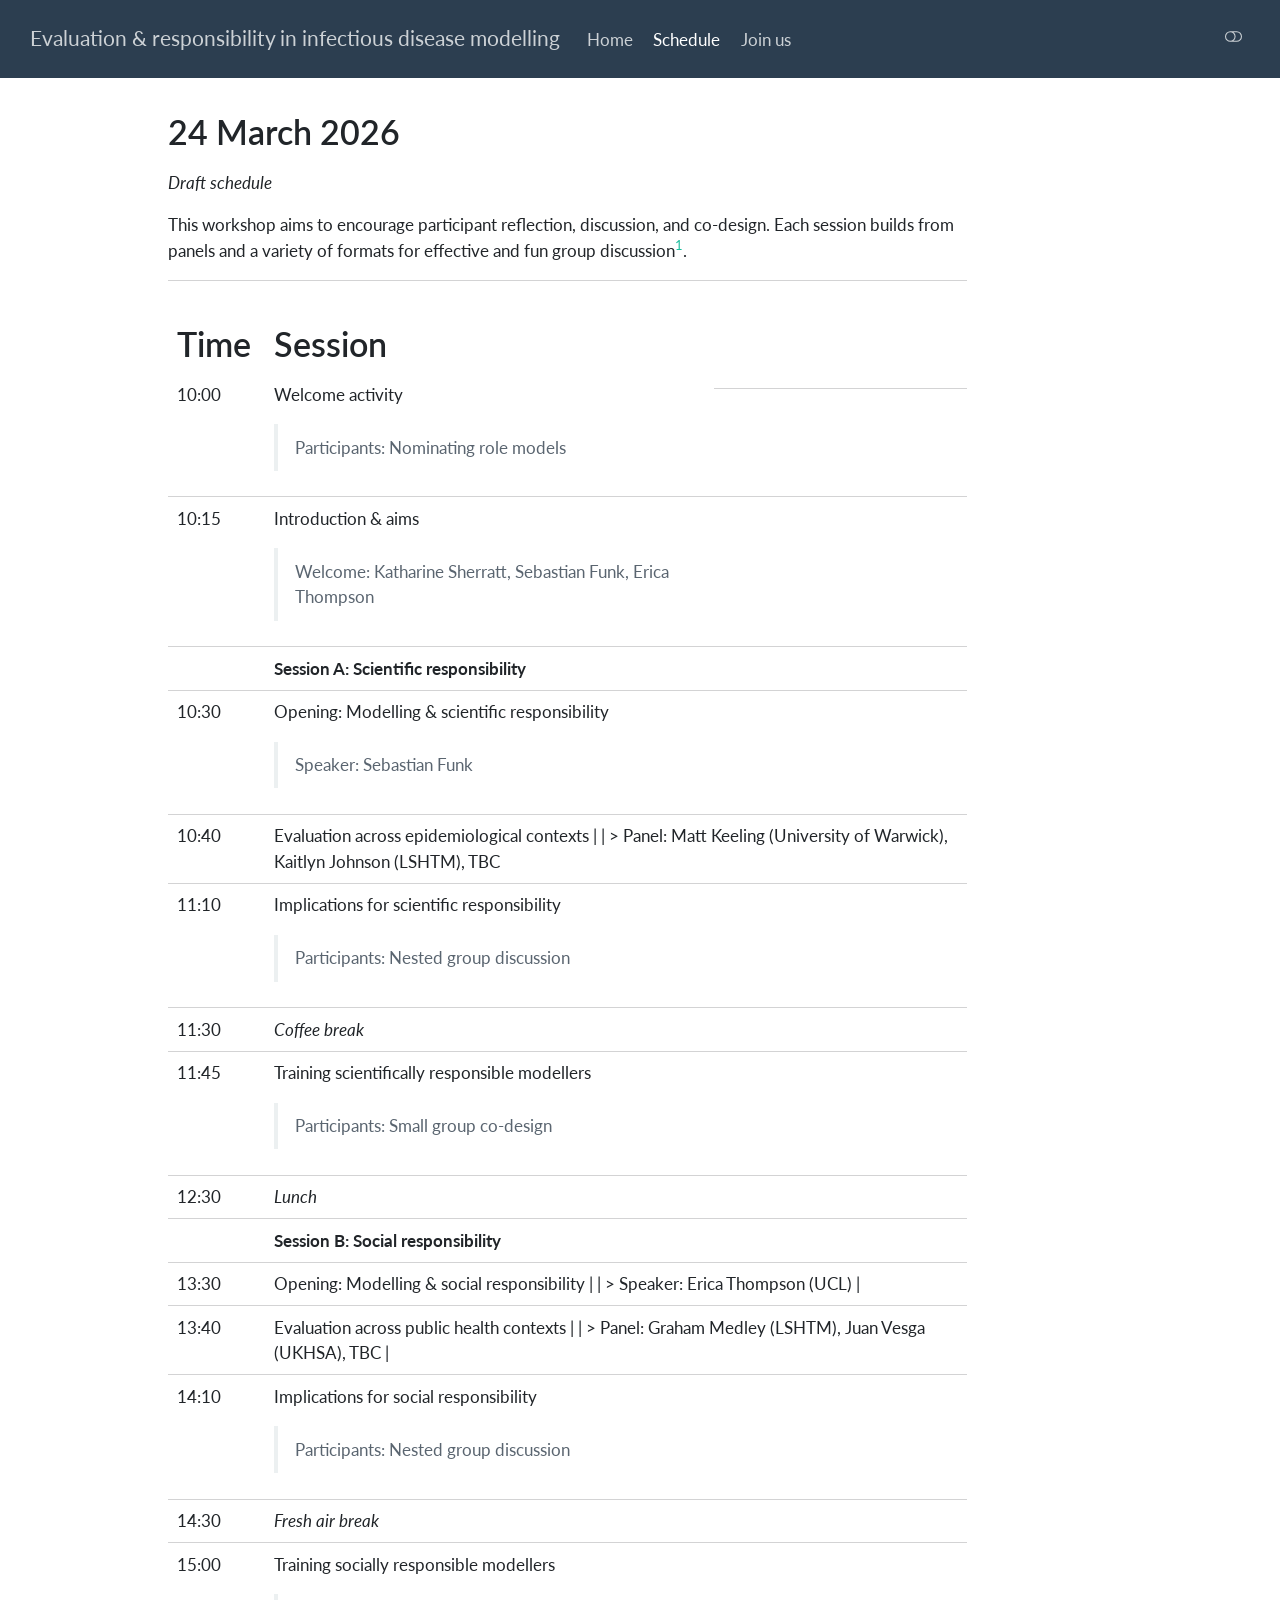
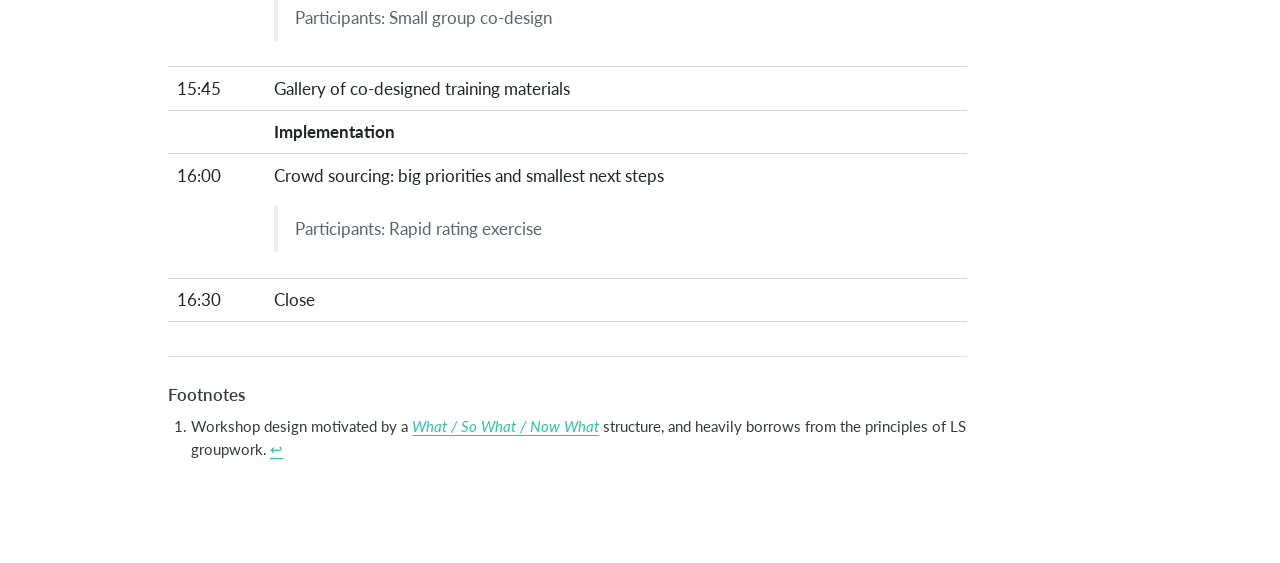
==== commit 11d59f54: "Built site for gh-pages" ====
--- a/2026-03-24.html
+++ b/2026-03-24.html
@@ -313,9 +313,9 @@
 <p>This workshop aims to encourage participant reflection, discussion, and co-design. Each session builds from panels and a variety of formats for effective and fun group discussion<a href="#fn1" class="footnote-ref" id="fnref1" role="doc-noteref"><sup>1</sup></a>.</p>
 <table class="caption-top table">
 <colgroup>
-<col style="width: 14%">
-<col style="width: 62%">
-<col style="width: 21%">
+<col style="width: 12%">
+<col style="width: 55%">
+<col style="width: 31%">
 </colgroup>
 <tbody>
 <tr class="odd">
@@ -354,7 +354,7 @@
 </tr>
 <tr class="even">
 <td>10:40</td>
-<td colspan="2">Evaluation across epidemiological contexts | | &gt; Panel: Matt Keeling, Kaitlyn Johnson, UKHSA representative</td>
+<td colspan="2">Evaluation across epidemiological contexts | | &gt; Panel: Matt Keeling (University of Warwick), Kaitlyn Johnson (LSHTM), TBC</td>
 </tr>
 <tr class="odd">
 <td>11:10</td>
@@ -389,15 +389,11 @@
 </tr>
 <tr class="even">
 <td>13:30</td>
-<td><p>Opening: Modelling &amp; social responsibility</p>
-<blockquote class="blockquote">
-<p>Speaker: Erica Thompson</p>
-</blockquote></td>
-<td></td>
+<td colspan="2">Opening: Modelling &amp; social responsibility | | &gt; Speaker: Erica Thompson (UCL) |</td>
 </tr>
 <tr class="odd">
 <td>13:40</td>
-<td colspan="2">Evaluation across public health contexts | | &gt; Panel: Graham Medley, UKHSA representative, TBC |</td>
+<td colspan="2">Evaluation across public health contexts | | &gt; Panel: Graham Medley (LSHTM), Juan Vesga (UKHSA), TBC |</td>
 </tr>
 <tr class="even">
 <td>14:10</td>
--- a/styles.css
+++ b/styles.css
@@ -0,0 +1,30 @@
+/* css styles */
+
+/* Button styles */
+button {
+  display: inline-block;
+  padding: 0.75rem 1.5rem;
+  background-color: #18bc9c;
+  color: white;
+  border: none;
+  border-radius: 0.375rem;
+  font-size: 1rem;
+  font-weight: 500;
+  cursor: pointer;
+  transition: all 0.2s ease;
+}
+
+button:hover {
+  background-color: #15a085;
+  box-shadow: 0 2px 8px rgba(24, 188, 156, 0.3);
+  transform: translateY(-1px);
+}
+
+button a {
+  color: white;
+  text-decoration: none;
+}
+
+button a:hover {
+  text-decoration: none;
+}
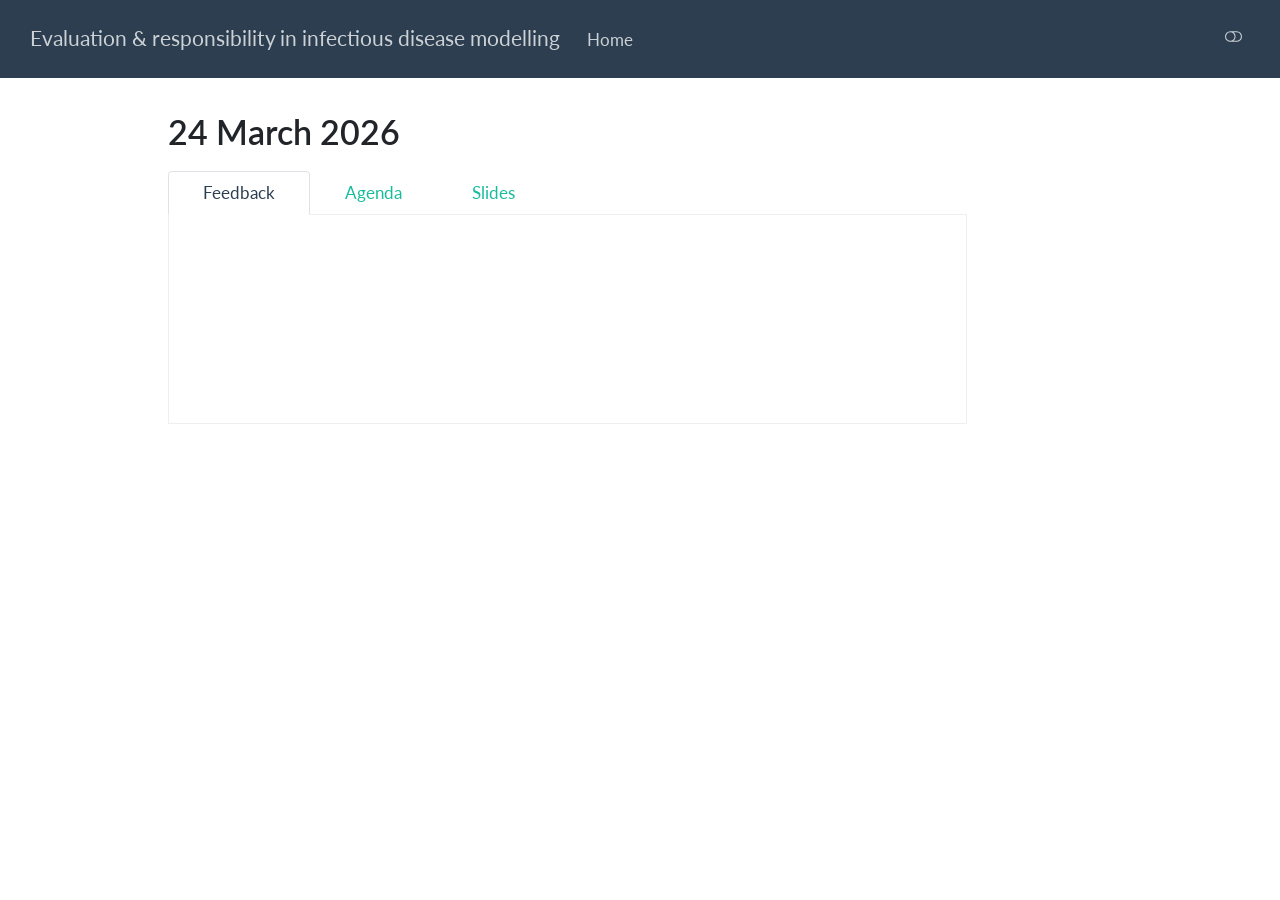
==== commit 203cfcb7: "Built site for gh-pages" ====
--- a/2026-03-24.html
+++ b/2026-03-24.html
@@ -2,13 +2,16 @@
 <html xmlns="http://www.w3.org/1999/xhtml" lang="en" xml:lang="en"><head>
 
 <meta charset="utf-8">
-<meta name="generator" content="quarto-1.8.27">
+<meta name="generator" content="quarto-1.9.36">
 
 <meta name="viewport" content="width=device-width, initial-scale=1.0, user-scalable=yes">
 
 
 <title>24 March 2026 – Evaluation &amp; responsibility in infectious disease modelling</title>
 <style>
+/* Default styles provided by pandoc.
+** See https://pandoc.org/MANUAL.html#variables-for-html for config info.
+*/
 code{white-space: pre-wrap;}
 span.smallcaps{font-variant: small-caps;}
 div.columns{display: flex; gap: min(4vw, 1.5em);}
@@ -32,19 +35,18 @@
 <meta name="quarto:offset" content="./">
 <script src="site_libs/quarto-html/quarto.js" type="module"></script>
 <script src="site_libs/quarto-html/tabsets/tabsets.js" type="module"></script>
-<script src="site_libs/quarto-html/axe/axe-check.js" type="module"></script>
 <script src="site_libs/quarto-html/popper.min.js"></script>
 <script src="site_libs/quarto-html/tippy.umd.min.js"></script>
 <script src="site_libs/quarto-html/anchor.min.js"></script>
 <link href="site_libs/quarto-html/tippy.css" rel="stylesheet">
-<link href="site_libs/quarto-html/quarto-syntax-highlighting-ed96de9b727972fe78a7b5d16c58bf87.css" rel="stylesheet" class="quarto-color-scheme" id="quarto-text-highlighting-styles">
-<link href="site_libs/quarto-html/quarto-syntax-highlighting-dark-4d9afe2b8d18ee9fa5d0d57b5ed4214d.css" rel="stylesheet" class="quarto-color-scheme quarto-color-alternate" id="quarto-text-highlighting-styles">
-<link href="site_libs/quarto-html/quarto-syntax-highlighting-ed96de9b727972fe78a7b5d16c58bf87.css" rel="stylesheet" class="quarto-color-scheme-extra" id="quarto-text-highlighting-styles">
+<link href="site_libs/quarto-html/quarto-syntax-highlighting-845c23b38eaddc0f92fda52bfe77a8c8.css" rel="stylesheet" class="quarto-color-scheme" id="quarto-text-highlighting-styles">
+<link href="site_libs/quarto-html/quarto-syntax-highlighting-dark-f418161beb48e0141c760e455f12af2c.css" rel="stylesheet" class="quarto-color-scheme quarto-color-alternate" id="quarto-text-highlighting-styles">
+<link href="site_libs/quarto-html/quarto-syntax-highlighting-845c23b38eaddc0f92fda52bfe77a8c8.css" rel="stylesheet" class="quarto-color-scheme-extra" id="quarto-text-highlighting-styles">
 <script src="site_libs/bootstrap/bootstrap.min.js"></script>
 <link href="site_libs/bootstrap/bootstrap-icons.css" rel="stylesheet">
-<link href="site_libs/bootstrap/bootstrap-28ce2f92125236a284ff4f393e5b0d14.min.css" rel="stylesheet" append-hash="true" class="quarto-color-scheme" id="quarto-bootstrap" data-mode="light">
-<link href="site_libs/bootstrap/bootstrap-dark-7b59f535f4be280c95e9d201c1713015.min.css" rel="stylesheet" append-hash="true" class="quarto-color-scheme quarto-color-alternate" id="quarto-bootstrap" data-mode="dark">
-<link href="site_libs/bootstrap/bootstrap-28ce2f92125236a284ff4f393e5b0d14.min.css" rel="stylesheet" append-hash="true" class="quarto-color-scheme-extra" id="quarto-bootstrap" data-mode="light">
+<link href="site_libs/bootstrap/bootstrap-baf333abd407eb98d8b56c64a19f8930.min.css" rel="stylesheet" append-hash="true" class="quarto-color-scheme" id="quarto-bootstrap" data-mode="light">
+<link href="site_libs/bootstrap/bootstrap-dark-c9d21391a4140639dac49c26faef9edc.min.css" rel="stylesheet" append-hash="true" class="quarto-color-scheme quarto-color-alternate" id="quarto-bootstrap" data-mode="dark">
+<link href="site_libs/bootstrap/bootstrap-baf333abd407eb98d8b56c64a19f8930.min.css" rel="stylesheet" append-hash="true" class="quarto-color-scheme-extra" id="quarto-bootstrap" data-mode="light">
 <script id="quarto-search-options" type="application/json">{
   "location": "navbar",
   "copy-button": false,
@@ -76,7 +78,6 @@
 
 <link rel="stylesheet" href="styles.css">
 <meta property="og:title" content="24 March 2026 – Evaluation &amp; responsibility in infectious disease modelling">
-<meta property="og:description" content="">
 <meta property="og:site_name" content="Evaluation &amp; responsibility in infectious disease modelling">
 </head>
 
@@ -263,14 +264,6 @@
     <a class="nav-link" href="./index.html"> 
 <span class="menu-text">Home</span></a>
   </li>  
-  <li class="nav-item">
-    <a class="nav-link active" href="./2026-03-24.html" aria-current="page"> 
-<span class="menu-text">Schedule</span></a>
-  </li>  
-  <li class="nav-item">
-    <a class="nav-link" href="./register.html"> 
-<span class="menu-text">Join us</span></a>
-  </li>  
 </ul>
           </div> <!-- /navcollapse -->
             <div class="quarto-navbar-tools">
@@ -309,60 +302,84 @@
 </header>
 
 
-<p><em>Draft schedule</em></p>
-<p>This workshop aims to encourage participant reflection, discussion, and co-design. Each session builds from panels and a variety of formats for effective and fun group discussion<a href="#fn1" class="footnote-ref" id="fnref1" role="doc-noteref"><sup>1</sup></a>.</p>
+<div class="tabset-margin-container"></div><div class="panel-tabset">
+<ul class="nav nav-tabs" role="tablist"><li class="nav-item" role="presentation"><a class="nav-link active" id="tabset-1-1-tab" data-bs-toggle="tab" data-bs-target="#tabset-1-1" role="tab" aria-controls="tabset-1-1" aria-selected="true" href="">Feedback</a></li><li class="nav-item" role="presentation"><a class="nav-link" id="tabset-1-2-tab" data-bs-toggle="tab" data-bs-target="#tabset-1-2" role="tab" aria-controls="tabset-1-2" aria-selected="false" href="">Agenda</a></li><li class="nav-item" role="presentation"><a class="nav-link" id="tabset-1-3-tab" data-bs-toggle="tab" data-bs-target="#tabset-1-3" role="tab" aria-controls="tabset-1-3" aria-selected="false" href="">Slides</a></li></ul>
+<div class="tab-content">
+<div id="tabset-1-1" class="tab-pane active" role="tabpanel" aria-labelledby="tabset-1-1-tab">
+<iframe style="border:none;width:100%;" id="contact-form-wkw2nx" src="https://opnform.com/forms/contact-form-wkw2nx">
+</iframe>
+<script type="text/javascript" onload="initEmbed('contact-form-wkw2nx', { autoResize: true })" src="https://opnform.com/widgets/iframe.min.js"></script>
+</div>
+<div id="tabset-1-2" class="tab-pane" role="tabpanel" aria-labelledby="tabset-1-2-tab">
+<div class="callout callout-style-default callout-note callout-titled">
+<div class="callout-header d-flex align-content-center collapsed" data-bs-toggle="collapse" data-bs-target=".callout-1-contents" aria-controls="callout-1" aria-expanded="false" aria-label="Toggle callout">
+<div class="callout-icon-container">
+<i class="callout-icon"></i>
+</div>
+<div class="callout-title-container flex-fill">
+<span class="screen-reader-only">Note</span>Aims
+</div>
+<div class="callout-btn-toggle d-inline-block border-0 py-1 ps-1 pe-0 float-end"><i class="callout-toggle"></i></div>
+</div>
+<div id="callout-1" class="callout-1-contents callout-collapse collapse">
+<div class="callout-body-container callout-body">
+<p>We invited participants to join a one day workshop on evaluation and responsibility in infectious disease modelling. We aimed to:</p>
+<ul>
+<li>compare perspectives on evaluation in epidemiological and public health contexts</li>
+<li>collaboratively map out what this means for professional norms, values, and responsibilities</li>
+<li>experiment with what this looks like in practice by co-designing training material for modellers</li>
+</ul>
+</div>
+</div>
+</div>
 <table class="caption-top table">
 <colgroup>
-<col style="width: 12%">
+<col style="width: 20%">
+<col style="width: 25%">
 <col style="width: 55%">
-<col style="width: 31%">
 </colgroup>
+<thead>
+<tr class="header">
+<th>Time</th>
+<th>Content</th>
+<th>Lead</th>
+</tr>
+</thead>
 <tbody>
 <tr class="odd">
-<td rowspan="2"><h1 id="time">Time</h1>
-<p>10:00</p></td>
-<td rowspan="2"><h1 id="session">Session</h1>
-<p>Welcome activity</p>
-<blockquote class="blockquote">
-<p>Participants: Nominating role models</p>
-</blockquote></td>
-<td></td>
-</tr>
-<tr class="even">
-<td></td>
+<td>09:45</td>
+<td>Arrival</td>
+<td></td>
+</tr>
+<tr class="even">
+<td>10:00</td>
+<td>Welcome activity</td>
+<td>Participants</td>
 </tr>
 <tr class="odd">
 <td>10:15</td>
-<td><p>Introduction &amp; aims</p>
-<blockquote class="blockquote">
-<p>Welcome: Katharine Sherratt, Sebastian Funk, Erica Thompson</p>
-</blockquote></td>
-<td></td>
-</tr>
-<tr class="even">
-<td></td>
-<td><strong>Session A: Scientific responsibility</strong></td>
+<td>Introduction &amp; aims</td>
+<td>Kath Sherratt, Sebastian Funk, Erica Thompson</td>
+</tr>
+<tr class="even">
+<td></td>
+<td><strong>Evaluation &amp; scientific responsibility</strong></td>
 <td></td>
 </tr>
 <tr class="odd">
 <td>10:30</td>
-<td><p>Opening: Modelling &amp; scientific responsibility</p>
-<blockquote class="blockquote">
-<p>Speaker: Sebastian Funk</p>
-</blockquote></td>
-<td></td>
+<td>Modelling &amp; scientific responsibility</td>
+<td>Sebastian Funk</td>
 </tr>
 <tr class="even">
 <td>10:40</td>
-<td colspan="2">Evaluation across epidemiological contexts | | &gt; Panel: Matt Keeling (University of Warwick), Kaitlyn Johnson (LSHTM), TBC</td>
+<td>Evaluation across epidemiological contexts</td>
+<td>Panel: Matt Keeling (Uni. Warwick), Kaitlyn Johnson (LSHTM), Jonathon Mellor (UKHSA)</td>
 </tr>
 <tr class="odd">
 <td>11:10</td>
-<td><p>Implications for scientific responsibility</p>
-<blockquote class="blockquote">
-<p>Participants: Nested group discussion</p>
-</blockquote></td>
-<td></td>
+<td>Implications for scientific responsibility</td>
+<td>Participants: Nested group discussion</td>
 </tr>
 <tr class="even">
 <td>11:30</td>
@@ -371,11 +388,8 @@
 </tr>
 <tr class="odd">
 <td>11:45</td>
-<td><p>Training scientifically responsible modellers</p>
-<blockquote class="blockquote">
-<p>Participants: Small group co-design</p>
-</blockquote></td>
-<td></td>
+<td>Training scientifically responsible modellers</td>
+<td>Participants: Small group co-design</td>
 </tr>
 <tr class="even">
 <td>12:30</td>
@@ -384,24 +398,23 @@
 </tr>
 <tr class="odd">
 <td></td>
-<td><strong>Session B: Social responsibility</strong></td>
+<td><strong>Evaluation &amp; social responsibility</strong></td>
 <td></td>
 </tr>
 <tr class="even">
 <td>13:30</td>
-<td colspan="2">Opening: Modelling &amp; social responsibility | | &gt; Speaker: Erica Thompson (UCL) |</td>
+<td>Modelling &amp; social responsibility</td>
+<td>Erica Thompson</td>
 </tr>
 <tr class="odd">
 <td>13:40</td>
-<td colspan="2">Evaluation across public health contexts | | &gt; Panel: Graham Medley (LSHTM), Juan Vesga (UKHSA), TBC |</td>
+<td>Evaluation across public health contexts</td>
+<td>Panel: Graham Medley (LSHTM), Juan Vesga (UKHSA), Katy Gaythorpe (Imperial/Vaccine Impact Modelling Consortium)</td>
 </tr>
 <tr class="even">
 <td>14:10</td>
-<td><p>Implications for social responsibility</p>
-<blockquote class="blockquote">
-<p>Participants: Nested group discussion</p>
-</blockquote></td>
-<td></td>
+<td>Implications for social responsibility</td>
+<td>Participants: Nested group discussion</td>
 </tr>
 <tr class="odd">
 <td>14:30</td>
@@ -410,29 +423,33 @@
 </tr>
 <tr class="even">
 <td>15:00</td>
-<td><p>Training socially responsible modellers</p>
-<blockquote class="blockquote">
-<p>Participants: Small group co-design</p>
-</blockquote></td>
-<td></td>
-</tr>
-<tr class="odd">
-<td>15:45</td>
+<td>Review so far</td>
+<td>Kath Sherratt</td>
+</tr>
+<tr class="odd">
+<td>15:05</td>
+<td>Training socially responsible modellers</td>
+<td>Participants: Small group co-design</td>
+</tr>
+<tr class="even">
+<td>15:50</td>
 <td>Gallery of co-designed training materials</td>
 <td></td>
 </tr>
-<tr class="even">
+<tr class="odd">
 <td></td>
 <td><strong>Implementation</strong></td>
 <td></td>
 </tr>
-<tr class="odd">
+<tr class="even">
 <td>16:00</td>
-<td><p>Crowd sourcing: big priorities and smallest next steps</p>
-<blockquote class="blockquote">
-<p>Participants: Rapid rating exercise</p>
-</blockquote></td>
-<td></td>
+<td>Crowd sourcing: big priorities and smallest next steps</td>
+<td>Participants: Rapid rating exercise</td>
+</tr>
+<tr class="odd">
+<td>16:20</td>
+<td>Summary and actions</td>
+<td>Kath Sherratt, Sebastian Funk, Erica Thompson</td>
 </tr>
 <tr class="even">
 <td>16:30</td>
@@ -441,16 +458,19 @@
 </tr>
 </tbody>
 </table>
-
-
-
-
-<div id="quarto-appendix" class="default"><section id="footnotes" class="footnotes footnotes-end-of-document" role="doc-endnotes"><h2 class="anchored quarto-appendix-heading">Footnotes</h2>
-
-<ol>
-<li id="fn1"><p>Workshop design motivated by a <a href="https://www.liberatingstructures.com/9-what-so-what-now-what-w/"><em>What / So What / Now What</em></a> structure, and heavily borrows from the principles of LS groupwork.<a href="#fnref1" class="footnote-back" role="doc-backlink">↩︎</a></p></li>
-</ol>
-</section></div></main> <!-- /main -->
+<p>Workshop design motivated by principles of <a href="https://www.liberatingstructures.com/">structured groupwork</a>. Organised by Kath Sherratt (LSHTM), Seb Funk (LSHTM), and Erica Thompson (UCL), and supported by LSHTM CMMID.</p>
+</div>
+<div id="tabset-1-3" class="tab-pane" role="tabpanel" aria-labelledby="tabset-1-3-tab">
+<iframe src="https://docs.google.com/presentation/d/e/2PACX-1vSuIvgpieROWyHThetWg-jwD3TCtk1RIQDIS16tzJFPDPfQfWORTPGoM9TJLtsEJtvPMahG4pM8OYmb/pubembed?start=false&amp;loop=false&amp;delayms=3000" frameborder="0" width="640" height="389" allowfullscreen="true" mozallowfullscreen="true" webkitallowfullscreen="true">
+</iframe>
+<p><a href="https://docs.google.com/presentation/d/1xREt2z0zwP4QToAGQo9HLXjh9dklU4DLlUaCq9zyfjU/edit?usp=sharing">Source</a></p>
+</div>
+</div>
+</div>
+
+
+
+</main> <!-- /main -->
 <script id="quarto-html-after-body" type="application/javascript">
   window.document.addEventListener("DOMContentLoaded", function (event) {
     // Ensure there is a toggle, if there isn't float one in the top right
--- a/site_libs/quarto-html/quarto-syntax-highlighting-845c23b38eaddc0f92fda52bfe77a8c8.css
+++ b/site_libs/quarto-html/quarto-syntax-highlighting-845c23b38eaddc0f92fda52bfe77a8c8.css
@@ -0,0 +1,236 @@
+/* quarto syntax highlight colors */
+:root {
+  --quarto-hl-ot-color: #003B4F;
+  --quarto-hl-at-color: #657422;
+  --quarto-hl-ss-color: #20794D;
+  --quarto-hl-an-color: #5E5E5E;
+  --quarto-hl-fu-color: #4758AB;
+  --quarto-hl-st-color: #20794D;
+  --quarto-hl-cf-color: #003B4F;
+  --quarto-hl-op-color: #5E5E5E;
+  --quarto-hl-er-color: #AD0000;
+  --quarto-hl-bn-color: #AD0000;
+  --quarto-hl-al-color: #AD0000;
+  --quarto-hl-va-color: #111111;
+  --quarto-hl-bu-color: inherit;
+  --quarto-hl-ex-color: inherit;
+  --quarto-hl-pp-color: #AD0000;
+  --quarto-hl-in-color: #5E5E5E;
+  --quarto-hl-vs-color: #20794D;
+  --quarto-hl-wa-color: #5E5E5E;
+  --quarto-hl-do-color: #5E5E5E;
+  --quarto-hl-im-color: #00769E;
+  --quarto-hl-ch-color: #20794D;
+  --quarto-hl-dt-color: #AD0000;
+  --quarto-hl-fl-color: #AD0000;
+  --quarto-hl-co-color: #5E5E5E;
+  --quarto-hl-cv-color: #5E5E5E;
+  --quarto-hl-cn-color: #8f5902;
+  --quarto-hl-sc-color: #5E5E5E;
+  --quarto-hl-dv-color: #AD0000;
+  --quarto-hl-kw-color: #003B4F;
+}
+
+/* other quarto variables */
+:root {
+  --quarto-font-monospace: SFMono-Regular, Menlo, Monaco, Consolas, "Liberation Mono", "Courier New", monospace;
+}
+
+/* syntax highlight based on Pandoc's rules */
+pre > code.sourceCode > span {
+  color: #003B4F;
+}
+
+code.sourceCode > span {
+  color: #003B4F;
+}
+
+div.sourceCode,
+div.sourceCode pre.sourceCode {
+  color: #003B4F;
+}
+
+/* Normal */
+code span {
+  color: #003B4F;
+}
+
+/* Alert */
+code span.al {
+  color: #AD0000;
+  font-style: inherit;
+}
+
+/* Annotation */
+code span.an {
+  color: #5E5E5E;
+  font-style: inherit;
+}
+
+/* Attribute */
+code span.at {
+  color: #657422;
+  font-style: inherit;
+}
+
+/* BaseN */
+code span.bn {
+  color: #AD0000;
+  font-style: inherit;
+}
+
+/* BuiltIn */
+code span.bu {
+  font-style: inherit;
+}
+
+/* ControlFlow */
+code span.cf {
+  color: #003B4F;
+  font-weight: bold;
+  font-style: inherit;
+}
+
+/* Char */
+code span.ch {
+  color: #20794D;
+  font-style: inherit;
+}
+
+/* Constant */
+code span.cn {
+  color: #8f5902;
+  font-style: inherit;
+}
+
+/* Comment */
+code span.co {
+  color: #5E5E5E;
+  font-style: inherit;
+}
+
+/* CommentVar */
+code span.cv {
+  color: #5E5E5E;
+  font-style: italic;
+}
+
+/* Documentation */
+code span.do {
+  color: #5E5E5E;
+  font-style: italic;
+}
+
+/* DataType */
+code span.dt {
+  color: #AD0000;
+  font-style: inherit;
+}
+
+/* DecVal */
+code span.dv {
+  color: #AD0000;
+  font-style: inherit;
+}
+
+/* Error */
+code span.er {
+  color: #AD0000;
+  font-style: inherit;
+}
+
+/* Extension */
+code span.ex {
+  font-style: inherit;
+}
+
+/* Float */
+code span.fl {
+  color: #AD0000;
+  font-style: inherit;
+}
+
+/* Function */
+code span.fu {
+  color: #4758AB;
+  font-style: inherit;
+}
+
+/* Import */
+code span.im {
+  color: #00769E;
+  font-style: inherit;
+}
+
+/* Information */
+code span.in {
+  color: #5E5E5E;
+  font-style: inherit;
+}
+
+/* Keyword */
+code span.kw {
+  color: #003B4F;
+  font-weight: bold;
+  font-style: inherit;
+}
+
+/* Operator */
+code span.op {
+  color: #5E5E5E;
+  font-style: inherit;
+}
+
+/* Other */
+code span.ot {
+  color: #003B4F;
+  font-style: inherit;
+}
+
+/* Preprocessor */
+code span.pp {
+  color: #AD0000;
+  font-style: inherit;
+}
+
+/* SpecialChar */
+code span.sc {
+  color: #5E5E5E;
+  font-style: inherit;
+}
+
+/* SpecialString */
+code span.ss {
+  color: #20794D;
+  font-style: inherit;
+}
+
+/* String */
+code span.st {
+  color: #20794D;
+  font-style: inherit;
+}
+
+/* Variable */
+code span.va {
+  color: #111111;
+  font-style: inherit;
+}
+
+/* VerbatimString */
+code span.vs {
+  color: #20794D;
+  font-style: inherit;
+}
+
+/* Warning */
+code span.wa {
+  color: #5E5E5E;
+  font-style: italic;
+}
+
+.prevent-inlining {
+  content: "</";
+}
+
+/*# sourceMappingURL=ac89f0bb514bba72461919f78549e31c.css.map */
--- a/site_libs/quarto-html/quarto-syntax-highlighting-dark-f418161beb48e0141c760e455f12af2c.css
+++ b/site_libs/quarto-html/quarto-syntax-highlighting-dark-f418161beb48e0141c760e455f12af2c.css
@@ -0,0 +1,219 @@
+/* quarto syntax highlight colors */
+:root {
+  --quarto-hl-al-color: #f07178;
+  --quarto-hl-an-color: #d4d0ab;
+  --quarto-hl-at-color: #00e0e0;
+  --quarto-hl-bn-color: #d4d0ab;
+  --quarto-hl-bu-color: #abe338;
+  --quarto-hl-ch-color: #abe338;
+  --quarto-hl-co-color: #f8f8f2;
+  --quarto-hl-cv-color: #ffd700;
+  --quarto-hl-cn-color: #ffd700;
+  --quarto-hl-cf-color: #ffa07a;
+  --quarto-hl-dt-color: #ffa07a;
+  --quarto-hl-dv-color: #d4d0ab;
+  --quarto-hl-do-color: #f8f8f2;
+  --quarto-hl-er-color: #f07178;
+  --quarto-hl-ex-color: #00e0e0;
+  --quarto-hl-fl-color: #d4d0ab;
+  --quarto-hl-fu-color: #ffa07a;
+  --quarto-hl-im-color: #abe338;
+  --quarto-hl-in-color: #d4d0ab;
+  --quarto-hl-kw-color: #ffa07a;
+  --quarto-hl-op-color: #ffa07a;
+  --quarto-hl-ot-color: #00e0e0;
+  --quarto-hl-pp-color: #dcc6e0;
+  --quarto-hl-re-color: #00e0e0;
+  --quarto-hl-sc-color: #abe338;
+  --quarto-hl-ss-color: #abe338;
+  --quarto-hl-st-color: #abe338;
+  --quarto-hl-va-color: #00e0e0;
+  --quarto-hl-vs-color: #abe338;
+  --quarto-hl-wa-color: #dcc6e0;
+}
+
+/* other quarto variables */
+:root {
+  --quarto-font-monospace: SFMono-Regular, Menlo, Monaco, Consolas, "Liberation Mono", "Courier New", monospace;
+}
+
+/* syntax highlight based on Pandoc's rules */
+pre > code.sourceCode > span {
+  color: #f8f8f2;
+}
+
+code.sourceCode > span {
+  color: #f8f8f2;
+}
+
+div.sourceCode,
+div.sourceCode pre.sourceCode {
+  color: #f8f8f2;
+}
+
+/* Normal */
+code span {
+  color: #f8f8f2;
+}
+
+/* Alert */
+code span.al {
+  color: #f07178;
+}
+
+/* Annotation */
+code span.an {
+  color: #d4d0ab;
+}
+
+/* Attribute */
+code span.at {
+  color: #00e0e0;
+}
+
+/* BaseN */
+code span.bn {
+  color: #d4d0ab;
+}
+
+/* BuiltIn */
+code span.bu {
+  color: #abe338;
+}
+
+/* ControlFlow */
+code span.cf {
+  font-weight: bold;
+  color: #ffa07a;
+}
+
+/* Char */
+code span.ch {
+  color: #abe338;
+}
+
+/* Constant */
+code span.cn {
+  color: #ffd700;
+}
+
+/* Comment */
+code span.co {
+  font-style: italic;
+  color: #f8f8f2;
+}
+
+/* CommentVar */
+code span.cv {
+  color: #ffd700;
+}
+
+/* Documentation */
+code span.do {
+  color: #f8f8f2;
+}
+
+/* DataType */
+code span.dt {
+  color: #ffa07a;
+}
+
+/* DecVal */
+code span.dv {
+  color: #d4d0ab;
+}
+
+/* Error */
+code span.er {
+  color: #f07178;
+  text-decoration: underline;
+}
+
+/* Extension */
+code span.ex {
+  font-weight: bold;
+  color: #00e0e0;
+}
+
+/* Float */
+code span.fl {
+  color: #d4d0ab;
+}
+
+/* Function */
+code span.fu {
+  color: #ffa07a;
+}
+
+/* Import */
+code span.im {
+  color: #abe338;
+}
+
+/* Information */
+code span.in {
+  color: #d4d0ab;
+}
+
+/* Keyword */
+code span.kw {
+  font-weight: bold;
+  color: #ffa07a;
+}
+
+/* Operator */
+code span.op {
+  color: #ffa07a;
+}
+
+/* Other */
+code span.ot {
+  color: #00e0e0;
+}
+
+/* Preprocessor */
+code span.pp {
+  color: #dcc6e0;
+}
+
+/* RegionMarker */
+code span.re {
+  background-color: #f8f8f2;
+  color: #00e0e0;
+}
+
+/* SpecialChar */
+code span.sc {
+  color: #abe338;
+}
+
+/* SpecialString */
+code span.ss {
+  color: #abe338;
+}
+
+/* String */
+code span.st {
+  color: #abe338;
+}
+
+/* Variable */
+code span.va {
+  color: #00e0e0;
+}
+
+/* VerbatimString */
+code span.vs {
+  color: #abe338;
+}
+
+/* Warning */
+code span.wa {
+  color: #dcc6e0;
+}
+
+.prevent-inlining {
+  content: "</";
+}
+
+/*# sourceMappingURL=378c2a0cc31455d06730fbe37c8f3789.css.map */
--- a/site_libs/quarto-html/quarto-syntax-highlighting-845c23b38eaddc0f92fda52bfe77a8c8.css
+++ b/site_libs/quarto-html/quarto-syntax-highlighting-845c23b38eaddc0f92fda52bfe77a8c8.css
@@ -0,0 +1,236 @@
+/* quarto syntax highlight colors */
+:root {
+  --quarto-hl-ot-color: #003B4F;
+  --quarto-hl-at-color: #657422;
+  --quarto-hl-ss-color: #20794D;
+  --quarto-hl-an-color: #5E5E5E;
+  --quarto-hl-fu-color: #4758AB;
+  --quarto-hl-st-color: #20794D;
+  --quarto-hl-cf-color: #003B4F;
+  --quarto-hl-op-color: #5E5E5E;
+  --quarto-hl-er-color: #AD0000;
+  --quarto-hl-bn-color: #AD0000;
+  --quarto-hl-al-color: #AD0000;
+  --quarto-hl-va-color: #111111;
+  --quarto-hl-bu-color: inherit;
+  --quarto-hl-ex-color: inherit;
+  --quarto-hl-pp-color: #AD0000;
+  --quarto-hl-in-color: #5E5E5E;
+  --quarto-hl-vs-color: #20794D;
+  --quarto-hl-wa-color: #5E5E5E;
+  --quarto-hl-do-color: #5E5E5E;
+  --quarto-hl-im-color: #00769E;
+  --quarto-hl-ch-color: #20794D;
+  --quarto-hl-dt-color: #AD0000;
+  --quarto-hl-fl-color: #AD0000;
+  --quarto-hl-co-color: #5E5E5E;
+  --quarto-hl-cv-color: #5E5E5E;
+  --quarto-hl-cn-color: #8f5902;
+  --quarto-hl-sc-color: #5E5E5E;
+  --quarto-hl-dv-color: #AD0000;
+  --quarto-hl-kw-color: #003B4F;
+}
+
+/* other quarto variables */
+:root {
+  --quarto-font-monospace: SFMono-Regular, Menlo, Monaco, Consolas, "Liberation Mono", "Courier New", monospace;
+}
+
+/* syntax highlight based on Pandoc's rules */
+pre > code.sourceCode > span {
+  color: #003B4F;
+}
+
+code.sourceCode > span {
+  color: #003B4F;
+}
+
+div.sourceCode,
+div.sourceCode pre.sourceCode {
+  color: #003B4F;
+}
+
+/* Normal */
+code span {
+  color: #003B4F;
+}
+
+/* Alert */
+code span.al {
+  color: #AD0000;
+  font-style: inherit;
+}
+
+/* Annotation */
+code span.an {
+  color: #5E5E5E;
+  font-style: inherit;
+}
+
+/* Attribute */
+code span.at {
+  color: #657422;
+  font-style: inherit;
+}
+
+/* BaseN */
+code span.bn {
+  color: #AD0000;
+  font-style: inherit;
+}
+
+/* BuiltIn */
+code span.bu {
+  font-style: inherit;
+}
+
+/* ControlFlow */
+code span.cf {
+  color: #003B4F;
+  font-weight: bold;
+  font-style: inherit;
+}
+
+/* Char */
+code span.ch {
+  color: #20794D;
+  font-style: inherit;
+}
+
+/* Constant */
+code span.cn {
+  color: #8f5902;
+  font-style: inherit;
+}
+
+/* Comment */
+code span.co {
+  color: #5E5E5E;
+  font-style: inherit;
+}
+
+/* CommentVar */
+code span.cv {
+  color: #5E5E5E;
+  font-style: italic;
+}
+
+/* Documentation */
+code span.do {
+  color: #5E5E5E;
+  font-style: italic;
+}
+
+/* DataType */
+code span.dt {
+  color: #AD0000;
+  font-style: inherit;
+}
+
+/* DecVal */
+code span.dv {
+  color: #AD0000;
+  font-style: inherit;
+}
+
+/* Error */
+code span.er {
+  color: #AD0000;
+  font-style: inherit;
+}
+
+/* Extension */
+code span.ex {
+  font-style: inherit;
+}
+
+/* Float */
+code span.fl {
+  color: #AD0000;
+  font-style: inherit;
+}
+
+/* Function */
+code span.fu {
+  color: #4758AB;
+  font-style: inherit;
+}
+
+/* Import */
+code span.im {
+  color: #00769E;
+  font-style: inherit;
+}
+
+/* Information */
+code span.in {
+  color: #5E5E5E;
+  font-style: inherit;
+}
+
+/* Keyword */
+code span.kw {
+  color: #003B4F;
+  font-weight: bold;
+  font-style: inherit;
+}
+
+/* Operator */
+code span.op {
+  color: #5E5E5E;
+  font-style: inherit;
+}
+
+/* Other */
+code span.ot {
+  color: #003B4F;
+  font-style: inherit;
+}
+
+/* Preprocessor */
+code span.pp {
+  color: #AD0000;
+  font-style: inherit;
+}
+
+/* SpecialChar */
+code span.sc {
+  color: #5E5E5E;
+  font-style: inherit;
+}
+
+/* SpecialString */
+code span.ss {
+  color: #20794D;
+  font-style: inherit;
+}
+
+/* String */
+code span.st {
+  color: #20794D;
+  font-style: inherit;
+}
+
+/* Variable */
+code span.va {
+  color: #111111;
+  font-style: inherit;
+}
+
+/* VerbatimString */
+code span.vs {
+  color: #20794D;
+  font-style: inherit;
+}
+
+/* Warning */
+code span.wa {
+  color: #5E5E5E;
+  font-style: italic;
+}
+
+.prevent-inlining {
+  content: "</";
+}
+
+/*# sourceMappingURL=ac89f0bb514bba72461919f78549e31c.css.map */
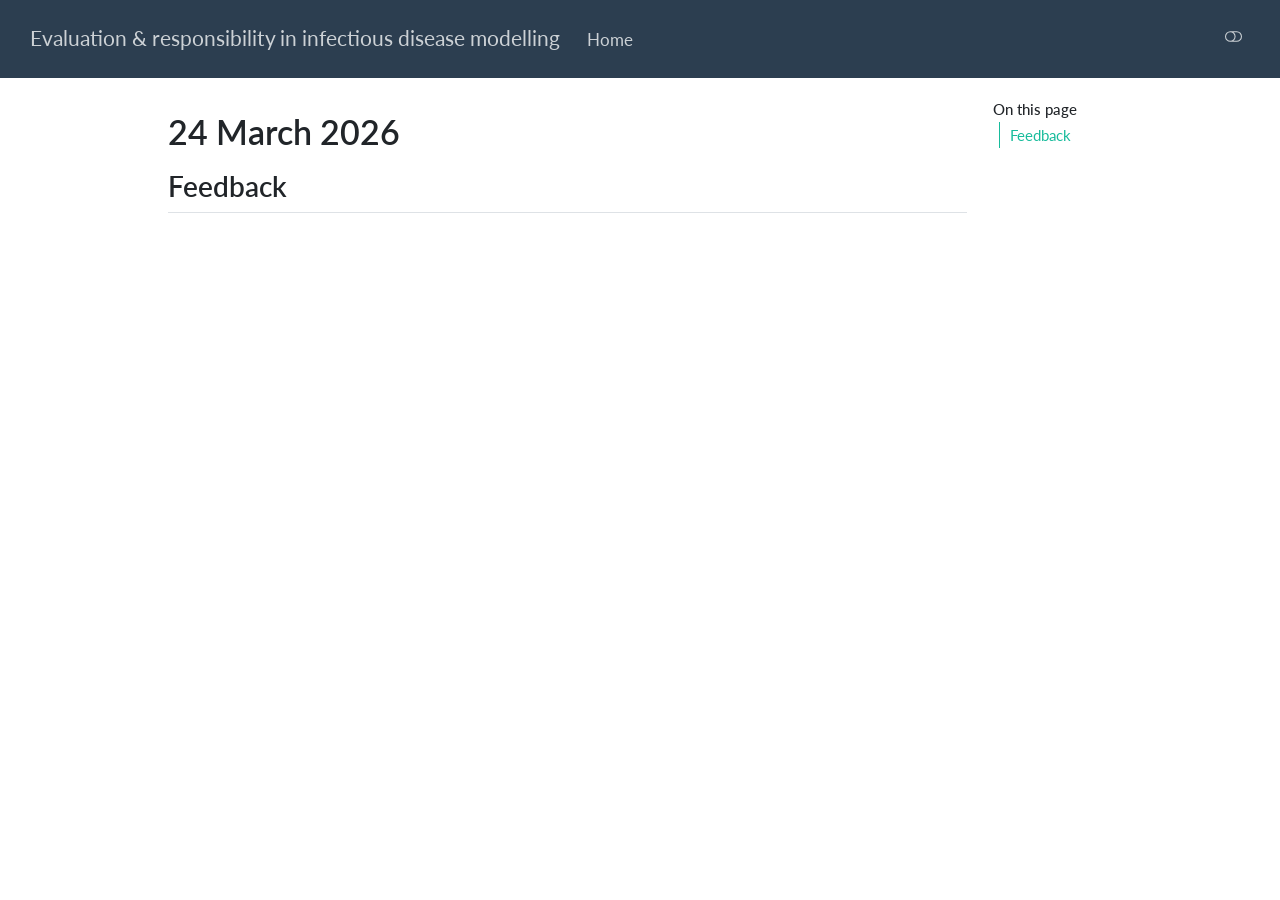
==== commit 4cdefbf2: "Built site for gh-pages" ====
--- a/2026-03-24.html
+++ b/2026-03-24.html
@@ -276,8 +276,14 @@
 <div id="quarto-content" class="quarto-container page-columns page-rows-contents page-layout-article page-navbar">
 <!-- sidebar -->
 <!-- margin-sidebar -->
-    <div id="quarto-margin-sidebar" class="sidebar margin-sidebar zindex-bottom">
-        
+    <div id="quarto-margin-sidebar" class="sidebar margin-sidebar">
+        <nav id="TOC" role="doc-toc" class="toc-active">
+    <h2 id="toc-title">On this page</h2>
+   
+  <ul>
+  <li><a href="#feedback" id="toc-feedback" class="nav-link active" data-scroll-target="#feedback">Feedback</a></li>
+  </ul>
+</nav>
     </div>
 <!-- main -->
 <main class="content" id="quarto-document-content">
@@ -302,173 +308,14 @@
 </header>
 
 
-<div class="tabset-margin-container"></div><div class="panel-tabset">
-<ul class="nav nav-tabs" role="tablist"><li class="nav-item" role="presentation"><a class="nav-link active" id="tabset-1-1-tab" data-bs-toggle="tab" data-bs-target="#tabset-1-1" role="tab" aria-controls="tabset-1-1" aria-selected="true" href="">Feedback</a></li><li class="nav-item" role="presentation"><a class="nav-link" id="tabset-1-2-tab" data-bs-toggle="tab" data-bs-target="#tabset-1-2" role="tab" aria-controls="tabset-1-2" aria-selected="false" href="">Agenda</a></li><li class="nav-item" role="presentation"><a class="nav-link" id="tabset-1-3-tab" data-bs-toggle="tab" data-bs-target="#tabset-1-3" role="tab" aria-controls="tabset-1-3" aria-selected="false" href="">Slides</a></li></ul>
-<div class="tab-content">
-<div id="tabset-1-1" class="tab-pane active" role="tabpanel" aria-labelledby="tabset-1-1-tab">
+<section id="feedback" class="level2">
+<h2 class="anchored" data-anchor-id="feedback">Feedback</h2>
 <iframe style="border:none;width:100%;" id="contact-form-wkw2nx" src="https://opnform.com/forms/contact-form-wkw2nx">
 </iframe>
 <script type="text/javascript" onload="initEmbed('contact-form-wkw2nx', { autoResize: true })" src="https://opnform.com/widgets/iframe.min.js"></script>
-</div>
-<div id="tabset-1-2" class="tab-pane" role="tabpanel" aria-labelledby="tabset-1-2-tab">
-<div class="callout callout-style-default callout-note callout-titled">
-<div class="callout-header d-flex align-content-center collapsed" data-bs-toggle="collapse" data-bs-target=".callout-1-contents" aria-controls="callout-1" aria-expanded="false" aria-label="Toggle callout">
-<div class="callout-icon-container">
-<i class="callout-icon"></i>
-</div>
-<div class="callout-title-container flex-fill">
-<span class="screen-reader-only">Note</span>Aims
-</div>
-<div class="callout-btn-toggle d-inline-block border-0 py-1 ps-1 pe-0 float-end"><i class="callout-toggle"></i></div>
-</div>
-<div id="callout-1" class="callout-1-contents callout-collapse collapse">
-<div class="callout-body-container callout-body">
-<p>We invited participants to join a one day workshop on evaluation and responsibility in infectious disease modelling. We aimed to:</p>
-<ul>
-<li>compare perspectives on evaluation in epidemiological and public health contexts</li>
-<li>collaboratively map out what this means for professional norms, values, and responsibilities</li>
-<li>experiment with what this looks like in practice by co-designing training material for modellers</li>
-</ul>
-</div>
-</div>
-</div>
-<table class="caption-top table">
-<colgroup>
-<col style="width: 20%">
-<col style="width: 25%">
-<col style="width: 55%">
-</colgroup>
-<thead>
-<tr class="header">
-<th>Time</th>
-<th>Content</th>
-<th>Lead</th>
-</tr>
-</thead>
-<tbody>
-<tr class="odd">
-<td>09:45</td>
-<td>Arrival</td>
-<td></td>
-</tr>
-<tr class="even">
-<td>10:00</td>
-<td>Welcome activity</td>
-<td>Participants</td>
-</tr>
-<tr class="odd">
-<td>10:15</td>
-<td>Introduction &amp; aims</td>
-<td>Kath Sherratt, Sebastian Funk, Erica Thompson</td>
-</tr>
-<tr class="even">
-<td></td>
-<td><strong>Evaluation &amp; scientific responsibility</strong></td>
-<td></td>
-</tr>
-<tr class="odd">
-<td>10:30</td>
-<td>Modelling &amp; scientific responsibility</td>
-<td>Sebastian Funk</td>
-</tr>
-<tr class="even">
-<td>10:40</td>
-<td>Evaluation across epidemiological contexts</td>
-<td>Panel: Matt Keeling (Uni. Warwick), Kaitlyn Johnson (LSHTM), Jonathon Mellor (UKHSA)</td>
-</tr>
-<tr class="odd">
-<td>11:10</td>
-<td>Implications for scientific responsibility</td>
-<td>Participants: Nested group discussion</td>
-</tr>
-<tr class="even">
-<td>11:30</td>
-<td><em>Coffee break</em></td>
-<td></td>
-</tr>
-<tr class="odd">
-<td>11:45</td>
-<td>Training scientifically responsible modellers</td>
-<td>Participants: Small group co-design</td>
-</tr>
-<tr class="even">
-<td>12:30</td>
-<td><em>Lunch</em></td>
-<td></td>
-</tr>
-<tr class="odd">
-<td></td>
-<td><strong>Evaluation &amp; social responsibility</strong></td>
-<td></td>
-</tr>
-<tr class="even">
-<td>13:30</td>
-<td>Modelling &amp; social responsibility</td>
-<td>Erica Thompson</td>
-</tr>
-<tr class="odd">
-<td>13:40</td>
-<td>Evaluation across public health contexts</td>
-<td>Panel: Graham Medley (LSHTM), Juan Vesga (UKHSA), Katy Gaythorpe (Imperial/Vaccine Impact Modelling Consortium)</td>
-</tr>
-<tr class="even">
-<td>14:10</td>
-<td>Implications for social responsibility</td>
-<td>Participants: Nested group discussion</td>
-</tr>
-<tr class="odd">
-<td>14:30</td>
-<td><em>Fresh air break</em></td>
-<td></td>
-</tr>
-<tr class="even">
-<td>15:00</td>
-<td>Review so far</td>
-<td>Kath Sherratt</td>
-</tr>
-<tr class="odd">
-<td>15:05</td>
-<td>Training socially responsible modellers</td>
-<td>Participants: Small group co-design</td>
-</tr>
-<tr class="even">
-<td>15:50</td>
-<td>Gallery of co-designed training materials</td>
-<td></td>
-</tr>
-<tr class="odd">
-<td></td>
-<td><strong>Implementation</strong></td>
-<td></td>
-</tr>
-<tr class="even">
-<td>16:00</td>
-<td>Crowd sourcing: big priorities and smallest next steps</td>
-<td>Participants: Rapid rating exercise</td>
-</tr>
-<tr class="odd">
-<td>16:20</td>
-<td>Summary and actions</td>
-<td>Kath Sherratt, Sebastian Funk, Erica Thompson</td>
-</tr>
-<tr class="even">
-<td>16:30</td>
-<td>Close</td>
-<td></td>
-</tr>
-</tbody>
-</table>
-<p>Workshop design motivated by principles of <a href="https://www.liberatingstructures.com/">structured groupwork</a>. Organised by Kath Sherratt (LSHTM), Seb Funk (LSHTM), and Erica Thompson (UCL), and supported by LSHTM CMMID.</p>
-</div>
-<div id="tabset-1-3" class="tab-pane" role="tabpanel" aria-labelledby="tabset-1-3-tab">
-<iframe src="https://docs.google.com/presentation/d/e/2PACX-1vSuIvgpieROWyHThetWg-jwD3TCtk1RIQDIS16tzJFPDPfQfWORTPGoM9TJLtsEJtvPMahG4pM8OYmb/pubembed?start=false&amp;loop=false&amp;delayms=3000" frameborder="0" width="640" height="389" allowfullscreen="true" mozallowfullscreen="true" webkitallowfullscreen="true">
-</iframe>
-<p><a href="https://docs.google.com/presentation/d/1xREt2z0zwP4QToAGQo9HLXjh9dklU4DLlUaCq9zyfjU/edit?usp=sharing">Source</a></p>
-</div>
-</div>
-</div>
-
-
+
+
+</section>
 
 </main> <!-- /main -->
 <script id="quarto-html-after-body" type="application/javascript">
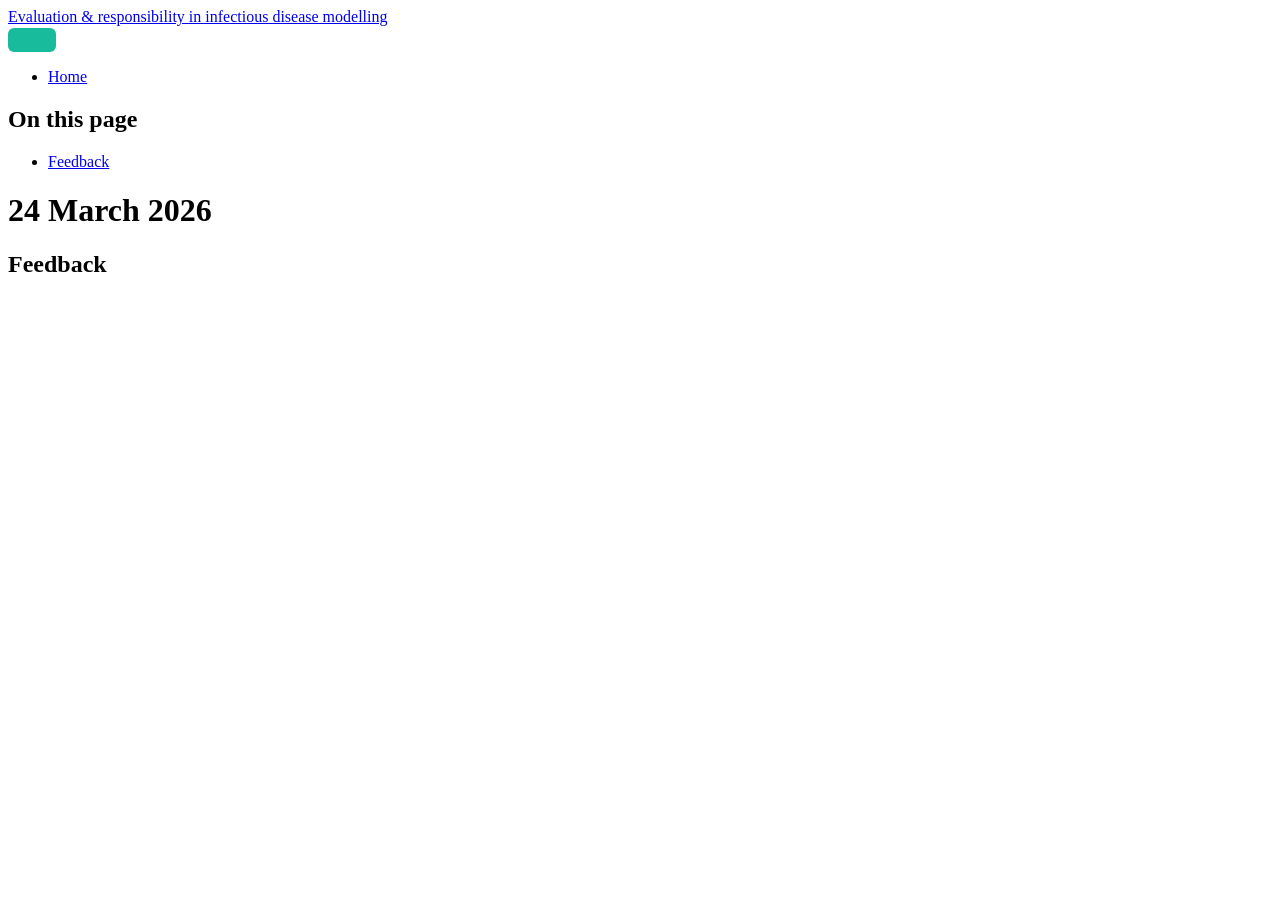
==== commit 110a1277: "Built site for gh-pages" ====
--- a/2026-03-24.html
+++ b/2026-03-24.html
@@ -2,16 +2,13 @@
 <html xmlns="http://www.w3.org/1999/xhtml" lang="en" xml:lang="en"><head>
 
 <meta charset="utf-8">
-<meta name="generator" content="quarto-1.9.36">
+<meta name="generator" content="quarto-1.7.32">
 
 <meta name="viewport" content="width=device-width, initial-scale=1.0, user-scalable=yes">
 
 
 <title>24 March 2026 – Evaluation &amp; responsibility in infectious disease modelling</title>
 <style>
-/* Default styles provided by pandoc.
-** See https://pandoc.org/MANUAL.html#variables-for-html for config info.
-*/
 code{white-space: pre-wrap;}
 span.smallcaps{font-variant: small-caps;}
 div.columns{display: flex; gap: min(4vw, 1.5em);}
@@ -39,14 +36,14 @@
 <script src="site_libs/quarto-html/tippy.umd.min.js"></script>
 <script src="site_libs/quarto-html/anchor.min.js"></script>
 <link href="site_libs/quarto-html/tippy.css" rel="stylesheet">
-<link href="site_libs/quarto-html/quarto-syntax-highlighting-845c23b38eaddc0f92fda52bfe77a8c8.css" rel="stylesheet" class="quarto-color-scheme" id="quarto-text-highlighting-styles">
-<link href="site_libs/quarto-html/quarto-syntax-highlighting-dark-f418161beb48e0141c760e455f12af2c.css" rel="stylesheet" class="quarto-color-scheme quarto-color-alternate" id="quarto-text-highlighting-styles">
-<link href="site_libs/quarto-html/quarto-syntax-highlighting-845c23b38eaddc0f92fda52bfe77a8c8.css" rel="stylesheet" class="quarto-color-scheme-extra" id="quarto-text-highlighting-styles">
+<link href="site_libs/quarto-html/quarto-syntax-highlighting-37eea08aefeeee20ff55810ff984fec1.css" rel="stylesheet" class="quarto-color-scheme" id="quarto-text-highlighting-styles">
+<link href="site_libs/quarto-html/quarto-syntax-highlighting-dark-2fef5ea3f8957b3e4ecc936fc74692ca.css" rel="stylesheet" class="quarto-color-scheme quarto-color-alternate" id="quarto-text-highlighting-styles">
+<link href="site_libs/quarto-html/quarto-syntax-highlighting-37eea08aefeeee20ff55810ff984fec1.css" rel="stylesheet" class="quarto-color-scheme-extra" id="quarto-text-highlighting-styles">
 <script src="site_libs/bootstrap/bootstrap.min.js"></script>
 <link href="site_libs/bootstrap/bootstrap-icons.css" rel="stylesheet">
-<link href="site_libs/bootstrap/bootstrap-baf333abd407eb98d8b56c64a19f8930.min.css" rel="stylesheet" append-hash="true" class="quarto-color-scheme" id="quarto-bootstrap" data-mode="light">
-<link href="site_libs/bootstrap/bootstrap-dark-c9d21391a4140639dac49c26faef9edc.min.css" rel="stylesheet" append-hash="true" class="quarto-color-scheme quarto-color-alternate" id="quarto-bootstrap" data-mode="dark">
-<link href="site_libs/bootstrap/bootstrap-baf333abd407eb98d8b56c64a19f8930.min.css" rel="stylesheet" append-hash="true" class="quarto-color-scheme-extra" id="quarto-bootstrap" data-mode="light">
+<link href="site_libs/bootstrap/bootstrap-6bdd2aebeb936dcddaa5f935a5de481c.min.css" rel="stylesheet" append-hash="true" class="quarto-color-scheme" id="quarto-bootstrap" data-mode="light">
+<link href="site_libs/bootstrap/bootstrap-dark-ccd81253fefb92e9cd3f9eb5b5d87b54.min.css" rel="stylesheet" append-hash="true" class="quarto-color-scheme quarto-color-alternate" id="quarto-bootstrap" data-mode="dark">
+<link href="site_libs/bootstrap/bootstrap-6bdd2aebeb936dcddaa5f935a5de481c.min.css" rel="stylesheet" append-hash="true" class="quarto-color-scheme-extra" id="quarto-bootstrap" data-mode="light">
 <script id="quarto-search-options" type="application/json">{
   "location": "navbar",
   "copy-button": false,
@@ -382,14 +379,13 @@
       e.clearSelection();
     }
     const getTextToCopy = function(trigger) {
-      const outerScaffold = trigger.parentElement.cloneNode(true);
-      const codeEl = outerScaffold.querySelector('code');
-      for (const childEl of codeEl.children) {
-        if (isCodeAnnotation(childEl)) {
-          childEl.remove();
-        }
-      }
-      return codeEl.innerText;
+        const codeEl = trigger.previousElementSibling.cloneNode(true);
+        for (const childEl of codeEl.children) {
+          if (isCodeAnnotation(childEl)) {
+            childEl.remove();
+          }
+        }
+        return codeEl.innerText;
     }
     const clipboard = new window.ClipboardJS('.code-copy-button:not([data-in-quarto-modal])', {
       text: getTextToCopy
--- a/site_libs/quarto-html/quarto-syntax-highlighting-37eea08aefeeee20ff55810ff984fec1.css
+++ b/site_libs/quarto-html/quarto-syntax-highlighting-37eea08aefeeee20ff55810ff984fec1.css
@@ -0,0 +1,236 @@
+/* quarto syntax highlight colors */
+:root {
+  --quarto-hl-ot-color: #003B4F;
+  --quarto-hl-at-color: #657422;
+  --quarto-hl-ss-color: #20794D;
+  --quarto-hl-an-color: #5E5E5E;
+  --quarto-hl-fu-color: #4758AB;
+  --quarto-hl-st-color: #20794D;
+  --quarto-hl-cf-color: #003B4F;
+  --quarto-hl-op-color: #5E5E5E;
+  --quarto-hl-er-color: #AD0000;
+  --quarto-hl-bn-color: #AD0000;
+  --quarto-hl-al-color: #AD0000;
+  --quarto-hl-va-color: #111111;
+  --quarto-hl-bu-color: inherit;
+  --quarto-hl-ex-color: inherit;
+  --quarto-hl-pp-color: #AD0000;
+  --quarto-hl-in-color: #5E5E5E;
+  --quarto-hl-vs-color: #20794D;
+  --quarto-hl-wa-color: #5E5E5E;
+  --quarto-hl-do-color: #5E5E5E;
+  --quarto-hl-im-color: #00769E;
+  --quarto-hl-ch-color: #20794D;
+  --quarto-hl-dt-color: #AD0000;
+  --quarto-hl-fl-color: #AD0000;
+  --quarto-hl-co-color: #5E5E5E;
+  --quarto-hl-cv-color: #5E5E5E;
+  --quarto-hl-cn-color: #8f5902;
+  --quarto-hl-sc-color: #5E5E5E;
+  --quarto-hl-dv-color: #AD0000;
+  --quarto-hl-kw-color: #003B4F;
+}
+
+/* other quarto variables */
+:root {
+  --quarto-font-monospace: SFMono-Regular, Menlo, Monaco, Consolas, "Liberation Mono", "Courier New", monospace;
+}
+
+/* syntax highlight based on Pandoc's rules */
+pre > code.sourceCode > span {
+  color: #003B4F;
+}
+
+code.sourceCode > span {
+  color: #003B4F;
+}
+
+div.sourceCode,
+div.sourceCode pre.sourceCode {
+  color: #003B4F;
+}
+
+/* Normal */
+code span {
+  color: #003B4F;
+}
+
+/* Alert */
+code span.al {
+  color: #AD0000;
+  font-style: inherit;
+}
+
+/* Annotation */
+code span.an {
+  color: #5E5E5E;
+  font-style: inherit;
+}
+
+/* Attribute */
+code span.at {
+  color: #657422;
+  font-style: inherit;
+}
+
+/* BaseN */
+code span.bn {
+  color: #AD0000;
+  font-style: inherit;
+}
+
+/* BuiltIn */
+code span.bu {
+  font-style: inherit;
+}
+
+/* ControlFlow */
+code span.cf {
+  color: #003B4F;
+  font-weight: bold;
+  font-style: inherit;
+}
+
+/* Char */
+code span.ch {
+  color: #20794D;
+  font-style: inherit;
+}
+
+/* Constant */
+code span.cn {
+  color: #8f5902;
+  font-style: inherit;
+}
+
+/* Comment */
+code span.co {
+  color: #5E5E5E;
+  font-style: inherit;
+}
+
+/* CommentVar */
+code span.cv {
+  color: #5E5E5E;
+  font-style: italic;
+}
+
+/* Documentation */
+code span.do {
+  color: #5E5E5E;
+  font-style: italic;
+}
+
+/* DataType */
+code span.dt {
+  color: #AD0000;
+  font-style: inherit;
+}
+
+/* DecVal */
+code span.dv {
+  color: #AD0000;
+  font-style: inherit;
+}
+
+/* Error */
+code span.er {
+  color: #AD0000;
+  font-style: inherit;
+}
+
+/* Extension */
+code span.ex {
+  font-style: inherit;
+}
+
+/* Float */
+code span.fl {
+  color: #AD0000;
+  font-style: inherit;
+}
+
+/* Function */
+code span.fu {
+  color: #4758AB;
+  font-style: inherit;
+}
+
+/* Import */
+code span.im {
+  color: #00769E;
+  font-style: inherit;
+}
+
+/* Information */
+code span.in {
+  color: #5E5E5E;
+  font-style: inherit;
+}
+
+/* Keyword */
+code span.kw {
+  color: #003B4F;
+  font-weight: bold;
+  font-style: inherit;
+}
+
+/* Operator */
+code span.op {
+  color: #5E5E5E;
+  font-style: inherit;
+}
+
+/* Other */
+code span.ot {
+  color: #003B4F;
+  font-style: inherit;
+}
+
+/* Preprocessor */
+code span.pp {
+  color: #AD0000;
+  font-style: inherit;
+}
+
+/* SpecialChar */
+code span.sc {
+  color: #5E5E5E;
+  font-style: inherit;
+}
+
+/* SpecialString */
+code span.ss {
+  color: #20794D;
+  font-style: inherit;
+}
+
+/* String */
+code span.st {
+  color: #20794D;
+  font-style: inherit;
+}
+
+/* Variable */
+code span.va {
+  color: #111111;
+  font-style: inherit;
+}
+
+/* VerbatimString */
+code span.vs {
+  color: #20794D;
+  font-style: inherit;
+}
+
+/* Warning */
+code span.wa {
+  color: #5E5E5E;
+  font-style: italic;
+}
+
+.prevent-inlining {
+  content: "</";
+}
+
+/*# sourceMappingURL=27d3d809615f7771493d095567f04340.css.map */
--- a/site_libs/quarto-html/quarto-syntax-highlighting-dark-2fef5ea3f8957b3e4ecc936fc74692ca.css
+++ b/site_libs/quarto-html/quarto-syntax-highlighting-dark-2fef5ea3f8957b3e4ecc936fc74692ca.css
@@ -0,0 +1,219 @@
+/* quarto syntax highlight colors */
+:root {
+  --quarto-hl-al-color: #f07178;
+  --quarto-hl-an-color: #d4d0ab;
+  --quarto-hl-at-color: #00e0e0;
+  --quarto-hl-bn-color: #d4d0ab;
+  --quarto-hl-bu-color: #abe338;
+  --quarto-hl-ch-color: #abe338;
+  --quarto-hl-co-color: #f8f8f2;
+  --quarto-hl-cv-color: #ffd700;
+  --quarto-hl-cn-color: #ffd700;
+  --quarto-hl-cf-color: #ffa07a;
+  --quarto-hl-dt-color: #ffa07a;
+  --quarto-hl-dv-color: #d4d0ab;
+  --quarto-hl-do-color: #f8f8f2;
+  --quarto-hl-er-color: #f07178;
+  --quarto-hl-ex-color: #00e0e0;
+  --quarto-hl-fl-color: #d4d0ab;
+  --quarto-hl-fu-color: #ffa07a;
+  --quarto-hl-im-color: #abe338;
+  --quarto-hl-in-color: #d4d0ab;
+  --quarto-hl-kw-color: #ffa07a;
+  --quarto-hl-op-color: #ffa07a;
+  --quarto-hl-ot-color: #00e0e0;
+  --quarto-hl-pp-color: #dcc6e0;
+  --quarto-hl-re-color: #00e0e0;
+  --quarto-hl-sc-color: #abe338;
+  --quarto-hl-ss-color: #abe338;
+  --quarto-hl-st-color: #abe338;
+  --quarto-hl-va-color: #00e0e0;
+  --quarto-hl-vs-color: #abe338;
+  --quarto-hl-wa-color: #dcc6e0;
+}
+
+/* other quarto variables */
+:root {
+  --quarto-font-monospace: SFMono-Regular, Menlo, Monaco, Consolas, "Liberation Mono", "Courier New", monospace;
+}
+
+/* syntax highlight based on Pandoc's rules */
+pre > code.sourceCode > span {
+  color: #f8f8f2;
+}
+
+code.sourceCode > span {
+  color: #f8f8f2;
+}
+
+div.sourceCode,
+div.sourceCode pre.sourceCode {
+  color: #f8f8f2;
+}
+
+/* Normal */
+code span {
+  color: #f8f8f2;
+}
+
+/* Alert */
+code span.al {
+  color: #f07178;
+}
+
+/* Annotation */
+code span.an {
+  color: #d4d0ab;
+}
+
+/* Attribute */
+code span.at {
+  color: #00e0e0;
+}
+
+/* BaseN */
+code span.bn {
+  color: #d4d0ab;
+}
+
+/* BuiltIn */
+code span.bu {
+  color: #abe338;
+}
+
+/* ControlFlow */
+code span.cf {
+  font-weight: bold;
+  color: #ffa07a;
+}
+
+/* Char */
+code span.ch {
+  color: #abe338;
+}
+
+/* Constant */
+code span.cn {
+  color: #ffd700;
+}
+
+/* Comment */
+code span.co {
+  font-style: italic;
+  color: #f8f8f2;
+}
+
+/* CommentVar */
+code span.cv {
+  color: #ffd700;
+}
+
+/* Documentation */
+code span.do {
+  color: #f8f8f2;
+}
+
+/* DataType */
+code span.dt {
+  color: #ffa07a;
+}
+
+/* DecVal */
+code span.dv {
+  color: #d4d0ab;
+}
+
+/* Error */
+code span.er {
+  color: #f07178;
+  text-decoration: underline;
+}
+
+/* Extension */
+code span.ex {
+  font-weight: bold;
+  color: #00e0e0;
+}
+
+/* Float */
+code span.fl {
+  color: #d4d0ab;
+}
+
+/* Function */
+code span.fu {
+  color: #ffa07a;
+}
+
+/* Import */
+code span.im {
+  color: #abe338;
+}
+
+/* Information */
+code span.in {
+  color: #d4d0ab;
+}
+
+/* Keyword */
+code span.kw {
+  font-weight: bold;
+  color: #ffa07a;
+}
+
+/* Operator */
+code span.op {
+  color: #ffa07a;
+}
+
+/* Other */
+code span.ot {
+  color: #00e0e0;
+}
+
+/* Preprocessor */
+code span.pp {
+  color: #dcc6e0;
+}
+
+/* RegionMarker */
+code span.re {
+  background-color: #f8f8f2;
+  color: #00e0e0;
+}
+
+/* SpecialChar */
+code span.sc {
+  color: #abe338;
+}
+
+/* SpecialString */
+code span.ss {
+  color: #abe338;
+}
+
+/* String */
+code span.st {
+  color: #abe338;
+}
+
+/* Variable */
+code span.va {
+  color: #00e0e0;
+}
+
+/* VerbatimString */
+code span.vs {
+  color: #abe338;
+}
+
+/* Warning */
+code span.wa {
+  color: #dcc6e0;
+}
+
+.prevent-inlining {
+  content: "</";
+}
+
+/*# sourceMappingURL=9d1c423767af11a14e59cf8ecfea55bb.css.map */
--- a/site_libs/quarto-html/quarto-syntax-highlighting-37eea08aefeeee20ff55810ff984fec1.css
+++ b/site_libs/quarto-html/quarto-syntax-highlighting-37eea08aefeeee20ff55810ff984fec1.css
@@ -0,0 +1,236 @@
+/* quarto syntax highlight colors */
+:root {
+  --quarto-hl-ot-color: #003B4F;
+  --quarto-hl-at-color: #657422;
+  --quarto-hl-ss-color: #20794D;
+  --quarto-hl-an-color: #5E5E5E;
+  --quarto-hl-fu-color: #4758AB;
+  --quarto-hl-st-color: #20794D;
+  --quarto-hl-cf-color: #003B4F;
+  --quarto-hl-op-color: #5E5E5E;
+  --quarto-hl-er-color: #AD0000;
+  --quarto-hl-bn-color: #AD0000;
+  --quarto-hl-al-color: #AD0000;
+  --quarto-hl-va-color: #111111;
+  --quarto-hl-bu-color: inherit;
+  --quarto-hl-ex-color: inherit;
+  --quarto-hl-pp-color: #AD0000;
+  --quarto-hl-in-color: #5E5E5E;
+  --quarto-hl-vs-color: #20794D;
+  --quarto-hl-wa-color: #5E5E5E;
+  --quarto-hl-do-color: #5E5E5E;
+  --quarto-hl-im-color: #00769E;
+  --quarto-hl-ch-color: #20794D;
+  --quarto-hl-dt-color: #AD0000;
+  --quarto-hl-fl-color: #AD0000;
+  --quarto-hl-co-color: #5E5E5E;
+  --quarto-hl-cv-color: #5E5E5E;
+  --quarto-hl-cn-color: #8f5902;
+  --quarto-hl-sc-color: #5E5E5E;
+  --quarto-hl-dv-color: #AD0000;
+  --quarto-hl-kw-color: #003B4F;
+}
+
+/* other quarto variables */
+:root {
+  --quarto-font-monospace: SFMono-Regular, Menlo, Monaco, Consolas, "Liberation Mono", "Courier New", monospace;
+}
+
+/* syntax highlight based on Pandoc's rules */
+pre > code.sourceCode > span {
+  color: #003B4F;
+}
+
+code.sourceCode > span {
+  color: #003B4F;
+}
+
+div.sourceCode,
+div.sourceCode pre.sourceCode {
+  color: #003B4F;
+}
+
+/* Normal */
+code span {
+  color: #003B4F;
+}
+
+/* Alert */
+code span.al {
+  color: #AD0000;
+  font-style: inherit;
+}
+
+/* Annotation */
+code span.an {
+  color: #5E5E5E;
+  font-style: inherit;
+}
+
+/* Attribute */
+code span.at {
+  color: #657422;
+  font-style: inherit;
+}
+
+/* BaseN */
+code span.bn {
+  color: #AD0000;
+  font-style: inherit;
+}
+
+/* BuiltIn */
+code span.bu {
+  font-style: inherit;
+}
+
+/* ControlFlow */
+code span.cf {
+  color: #003B4F;
+  font-weight: bold;
+  font-style: inherit;
+}
+
+/* Char */
+code span.ch {
+  color: #20794D;
+  font-style: inherit;
+}
+
+/* Constant */
+code span.cn {
+  color: #8f5902;
+  font-style: inherit;
+}
+
+/* Comment */
+code span.co {
+  color: #5E5E5E;
+  font-style: inherit;
+}
+
+/* CommentVar */
+code span.cv {
+  color: #5E5E5E;
+  font-style: italic;
+}
+
+/* Documentation */
+code span.do {
+  color: #5E5E5E;
+  font-style: italic;
+}
+
+/* DataType */
+code span.dt {
+  color: #AD0000;
+  font-style: inherit;
+}
+
+/* DecVal */
+code span.dv {
+  color: #AD0000;
+  font-style: inherit;
+}
+
+/* Error */
+code span.er {
+  color: #AD0000;
+  font-style: inherit;
+}
+
+/* Extension */
+code span.ex {
+  font-style: inherit;
+}
+
+/* Float */
+code span.fl {
+  color: #AD0000;
+  font-style: inherit;
+}
+
+/* Function */
+code span.fu {
+  color: #4758AB;
+  font-style: inherit;
+}
+
+/* Import */
+code span.im {
+  color: #00769E;
+  font-style: inherit;
+}
+
+/* Information */
+code span.in {
+  color: #5E5E5E;
+  font-style: inherit;
+}
+
+/* Keyword */
+code span.kw {
+  color: #003B4F;
+  font-weight: bold;
+  font-style: inherit;
+}
+
+/* Operator */
+code span.op {
+  color: #5E5E5E;
+  font-style: inherit;
+}
+
+/* Other */
+code span.ot {
+  color: #003B4F;
+  font-style: inherit;
+}
+
+/* Preprocessor */
+code span.pp {
+  color: #AD0000;
+  font-style: inherit;
+}
+
+/* SpecialChar */
+code span.sc {
+  color: #5E5E5E;
+  font-style: inherit;
+}
+
+/* SpecialString */
+code span.ss {
+  color: #20794D;
+  font-style: inherit;
+}
+
+/* String */
+code span.st {
+  color: #20794D;
+  font-style: inherit;
+}
+
+/* Variable */
+code span.va {
+  color: #111111;
+  font-style: inherit;
+}
+
+/* VerbatimString */
+code span.vs {
+  color: #20794D;
+  font-style: inherit;
+}
+
+/* Warning */
+code span.wa {
+  color: #5E5E5E;
+  font-style: italic;
+}
+
+.prevent-inlining {
+  content: "</";
+}
+
+/*# sourceMappingURL=27d3d809615f7771493d095567f04340.css.map */
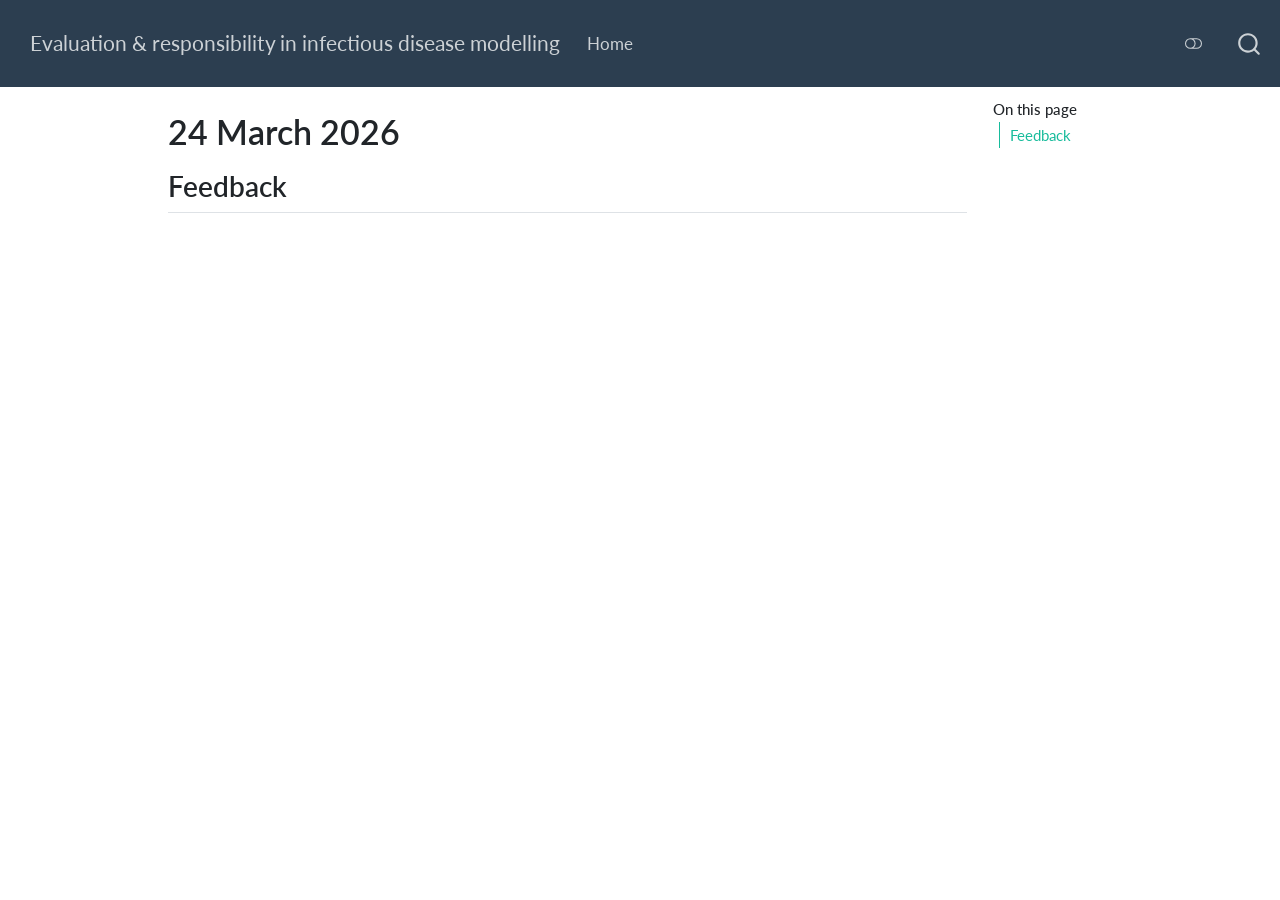
==== commit 43df9b5c: "Built site for gh-pages" ====
--- a/2026-03-24.html
+++ b/2026-03-24.html
@@ -2,13 +2,16 @@
 <html xmlns="http://www.w3.org/1999/xhtml" lang="en" xml:lang="en"><head>
 
 <meta charset="utf-8">
-<meta name="generator" content="quarto-1.7.32">
+<meta name="generator" content="quarto-1.9.37">
 
 <meta name="viewport" content="width=device-width, initial-scale=1.0, user-scalable=yes">
 
 
 <title>24 March 2026 – Evaluation &amp; responsibility in infectious disease modelling</title>
 <style>
+/* Default styles provided by pandoc.
+** See https://pandoc.org/MANUAL.html#variables-for-html for config info.
+*/
 code{white-space: pre-wrap;}
 span.smallcaps{font-variant: small-caps;}
 div.columns{display: flex; gap: min(4vw, 1.5em);}
@@ -36,14 +39,14 @@
 <script src="site_libs/quarto-html/tippy.umd.min.js"></script>
 <script src="site_libs/quarto-html/anchor.min.js"></script>
 <link href="site_libs/quarto-html/tippy.css" rel="stylesheet">
-<link href="site_libs/quarto-html/quarto-syntax-highlighting-37eea08aefeeee20ff55810ff984fec1.css" rel="stylesheet" class="quarto-color-scheme" id="quarto-text-highlighting-styles">
-<link href="site_libs/quarto-html/quarto-syntax-highlighting-dark-2fef5ea3f8957b3e4ecc936fc74692ca.css" rel="stylesheet" class="quarto-color-scheme quarto-color-alternate" id="quarto-text-highlighting-styles">
-<link href="site_libs/quarto-html/quarto-syntax-highlighting-37eea08aefeeee20ff55810ff984fec1.css" rel="stylesheet" class="quarto-color-scheme-extra" id="quarto-text-highlighting-styles">
+<link href="site_libs/quarto-html/quarto-syntax-highlighting-7f8f88aac4f3542376d5c11b86a4c14d.css" rel="stylesheet" class="quarto-color-scheme" id="quarto-text-highlighting-styles">
+<link href="site_libs/quarto-html/quarto-syntax-highlighting-dark-d0ae9245876894da5ac7e18953ecc5cc.css" rel="stylesheet" class="quarto-color-scheme quarto-color-alternate" id="quarto-text-highlighting-styles">
+<link href="site_libs/quarto-html/quarto-syntax-highlighting-7f8f88aac4f3542376d5c11b86a4c14d.css" rel="stylesheet" class="quarto-color-scheme-extra" id="quarto-text-highlighting-styles">
 <script src="site_libs/bootstrap/bootstrap.min.js"></script>
 <link href="site_libs/bootstrap/bootstrap-icons.css" rel="stylesheet">
-<link href="site_libs/bootstrap/bootstrap-6bdd2aebeb936dcddaa5f935a5de481c.min.css" rel="stylesheet" append-hash="true" class="quarto-color-scheme" id="quarto-bootstrap" data-mode="light">
-<link href="site_libs/bootstrap/bootstrap-dark-ccd81253fefb92e9cd3f9eb5b5d87b54.min.css" rel="stylesheet" append-hash="true" class="quarto-color-scheme quarto-color-alternate" id="quarto-bootstrap" data-mode="dark">
-<link href="site_libs/bootstrap/bootstrap-6bdd2aebeb936dcddaa5f935a5de481c.min.css" rel="stylesheet" append-hash="true" class="quarto-color-scheme-extra" id="quarto-bootstrap" data-mode="light">
+<link href="site_libs/bootstrap/bootstrap-f7919f14b89ae9a431cba0b331f0b52b.min.css" rel="stylesheet" append-hash="true" class="quarto-color-scheme" id="quarto-bootstrap" data-mode="light">
+<link href="site_libs/bootstrap/bootstrap-dark-e6ec55d50a8571276e9da61ff62941ed.min.css" rel="stylesheet" append-hash="true" class="quarto-color-scheme quarto-color-alternate" id="quarto-bootstrap" data-mode="dark">
+<link href="site_libs/bootstrap/bootstrap-f7919f14b89ae9a431cba0b331f0b52b.min.css" rel="stylesheet" append-hash="true" class="quarto-color-scheme-extra" id="quarto-bootstrap" data-mode="light">
 <script id="quarto-search-options" type="application/json">{
   "location": "navbar",
   "copy-button": false,
@@ -379,13 +382,14 @@
       e.clearSelection();
     }
     const getTextToCopy = function(trigger) {
-        const codeEl = trigger.previousElementSibling.cloneNode(true);
-        for (const childEl of codeEl.children) {
-          if (isCodeAnnotation(childEl)) {
-            childEl.remove();
-          }
-        }
-        return codeEl.innerText;
+      const outerScaffold = trigger.parentElement.cloneNode(true);
+      const codeEl = outerScaffold.querySelector('code');
+      for (const childEl of codeEl.children) {
+        if (isCodeAnnotation(childEl)) {
+          childEl.remove();
+        }
+      }
+      return codeEl.innerText;
     }
     const clipboard = new window.ClipboardJS('.code-copy-button:not([data-in-quarto-modal])', {
       text: getTextToCopy
--- a/site_libs/quarto-html/quarto-syntax-highlighting-7f8f88aac4f3542376d5c11b86a4c14d.css
+++ b/site_libs/quarto-html/quarto-syntax-highlighting-7f8f88aac4f3542376d5c11b86a4c14d.css
@@ -0,0 +1,236 @@
+/* quarto syntax highlight colors */
+:root {
+  --quarto-hl-ot-color: #003B4F;
+  --quarto-hl-at-color: #657422;
+  --quarto-hl-ss-color: #20794D;
+  --quarto-hl-an-color: #5E5E5E;
+  --quarto-hl-fu-color: #4758AB;
+  --quarto-hl-st-color: #20794D;
+  --quarto-hl-cf-color: #003B4F;
+  --quarto-hl-op-color: #5E5E5E;
+  --quarto-hl-er-color: #AD0000;
+  --quarto-hl-bn-color: #AD0000;
+  --quarto-hl-al-color: #AD0000;
+  --quarto-hl-va-color: #111111;
+  --quarto-hl-bu-color: inherit;
+  --quarto-hl-ex-color: inherit;
+  --quarto-hl-pp-color: #AD0000;
+  --quarto-hl-in-color: #5E5E5E;
+  --quarto-hl-vs-color: #20794D;
+  --quarto-hl-wa-color: #5E5E5E;
+  --quarto-hl-do-color: #5E5E5E;
+  --quarto-hl-im-color: #00769E;
+  --quarto-hl-ch-color: #20794D;
+  --quarto-hl-dt-color: #AD0000;
+  --quarto-hl-fl-color: #AD0000;
+  --quarto-hl-co-color: #5E5E5E;
+  --quarto-hl-cv-color: #5E5E5E;
+  --quarto-hl-cn-color: #8f5902;
+  --quarto-hl-sc-color: #5E5E5E;
+  --quarto-hl-dv-color: #AD0000;
+  --quarto-hl-kw-color: #003B4F;
+}
+
+/* other quarto variables */
+:root {
+  --quarto-font-monospace: SFMono-Regular, Menlo, Monaco, Consolas, "Liberation Mono", "Courier New", monospace;
+}
+
+/* syntax highlight based on Pandoc's rules */
+pre > code.sourceCode > span {
+  color: #003B4F;
+}
+
+code.sourceCode > span {
+  color: #003B4F;
+}
+
+div.sourceCode,
+div.sourceCode pre.sourceCode {
+  color: #003B4F;
+}
+
+/* Normal */
+code span {
+  color: #003B4F;
+}
+
+/* Alert */
+code span.al {
+  color: #AD0000;
+  font-style: inherit;
+}
+
+/* Annotation */
+code span.an {
+  color: #5E5E5E;
+  font-style: inherit;
+}
+
+/* Attribute */
+code span.at {
+  color: #657422;
+  font-style: inherit;
+}
+
+/* BaseN */
+code span.bn {
+  color: #AD0000;
+  font-style: inherit;
+}
+
+/* BuiltIn */
+code span.bu {
+  font-style: inherit;
+}
+
+/* ControlFlow */
+code span.cf {
+  color: #003B4F;
+  font-weight: bold;
+  font-style: inherit;
+}
+
+/* Char */
+code span.ch {
+  color: #20794D;
+  font-style: inherit;
+}
+
+/* Constant */
+code span.cn {
+  color: #8f5902;
+  font-style: inherit;
+}
+
+/* Comment */
+code span.co {
+  color: #5E5E5E;
+  font-style: inherit;
+}
+
+/* CommentVar */
+code span.cv {
+  color: #5E5E5E;
+  font-style: italic;
+}
+
+/* Documentation */
+code span.do {
+  color: #5E5E5E;
+  font-style: italic;
+}
+
+/* DataType */
+code span.dt {
+  color: #AD0000;
+  font-style: inherit;
+}
+
+/* DecVal */
+code span.dv {
+  color: #AD0000;
+  font-style: inherit;
+}
+
+/* Error */
+code span.er {
+  color: #AD0000;
+  font-style: inherit;
+}
+
+/* Extension */
+code span.ex {
+  font-style: inherit;
+}
+
+/* Float */
+code span.fl {
+  color: #AD0000;
+  font-style: inherit;
+}
+
+/* Function */
+code span.fu {
+  color: #4758AB;
+  font-style: inherit;
+}
+
+/* Import */
+code span.im {
+  color: #00769E;
+  font-style: inherit;
+}
+
+/* Information */
+code span.in {
+  color: #5E5E5E;
+  font-style: inherit;
+}
+
+/* Keyword */
+code span.kw {
+  color: #003B4F;
+  font-weight: bold;
+  font-style: inherit;
+}
+
+/* Operator */
+code span.op {
+  color: #5E5E5E;
+  font-style: inherit;
+}
+
+/* Other */
+code span.ot {
+  color: #003B4F;
+  font-style: inherit;
+}
+
+/* Preprocessor */
+code span.pp {
+  color: #AD0000;
+  font-style: inherit;
+}
+
+/* SpecialChar */
+code span.sc {
+  color: #5E5E5E;
+  font-style: inherit;
+}
+
+/* SpecialString */
+code span.ss {
+  color: #20794D;
+  font-style: inherit;
+}
+
+/* String */
+code span.st {
+  color: #20794D;
+  font-style: inherit;
+}
+
+/* Variable */
+code span.va {
+  color: #111111;
+  font-style: inherit;
+}
+
+/* VerbatimString */
+code span.vs {
+  color: #20794D;
+  font-style: inherit;
+}
+
+/* Warning */
+code span.wa {
+  color: #5E5E5E;
+  font-style: italic;
+}
+
+.prevent-inlining {
+  content: "</";
+}
+
+/*# sourceMappingURL=789ad8cd35626ba772517505b42a116e.css.map */
--- a/site_libs/quarto-html/quarto-syntax-highlighting-dark-d0ae9245876894da5ac7e18953ecc5cc.css
+++ b/site_libs/quarto-html/quarto-syntax-highlighting-dark-d0ae9245876894da5ac7e18953ecc5cc.css
@@ -0,0 +1,219 @@
+/* quarto syntax highlight colors */
+:root {
+  --quarto-hl-al-color: #f07178;
+  --quarto-hl-an-color: #d4d0ab;
+  --quarto-hl-at-color: #00e0e0;
+  --quarto-hl-bn-color: #d4d0ab;
+  --quarto-hl-bu-color: #abe338;
+  --quarto-hl-ch-color: #abe338;
+  --quarto-hl-co-color: #f8f8f2;
+  --quarto-hl-cv-color: #ffd700;
+  --quarto-hl-cn-color: #ffd700;
+  --quarto-hl-cf-color: #ffa07a;
+  --quarto-hl-dt-color: #ffa07a;
+  --quarto-hl-dv-color: #d4d0ab;
+  --quarto-hl-do-color: #f8f8f2;
+  --quarto-hl-er-color: #f07178;
+  --quarto-hl-ex-color: #00e0e0;
+  --quarto-hl-fl-color: #d4d0ab;
+  --quarto-hl-fu-color: #ffa07a;
+  --quarto-hl-im-color: #abe338;
+  --quarto-hl-in-color: #d4d0ab;
+  --quarto-hl-kw-color: #ffa07a;
+  --quarto-hl-op-color: #ffa07a;
+  --quarto-hl-ot-color: #00e0e0;
+  --quarto-hl-pp-color: #dcc6e0;
+  --quarto-hl-re-color: #00e0e0;
+  --quarto-hl-sc-color: #abe338;
+  --quarto-hl-ss-color: #abe338;
+  --quarto-hl-st-color: #abe338;
+  --quarto-hl-va-color: #00e0e0;
+  --quarto-hl-vs-color: #abe338;
+  --quarto-hl-wa-color: #dcc6e0;
+}
+
+/* other quarto variables */
+:root {
+  --quarto-font-monospace: SFMono-Regular, Menlo, Monaco, Consolas, "Liberation Mono", "Courier New", monospace;
+}
+
+/* syntax highlight based on Pandoc's rules */
+pre > code.sourceCode > span {
+  color: #f8f8f2;
+}
+
+code.sourceCode > span {
+  color: #f8f8f2;
+}
+
+div.sourceCode,
+div.sourceCode pre.sourceCode {
+  color: #f8f8f2;
+}
+
+/* Normal */
+code span {
+  color: #f8f8f2;
+}
+
+/* Alert */
+code span.al {
+  color: #f07178;
+}
+
+/* Annotation */
+code span.an {
+  color: #d4d0ab;
+}
+
+/* Attribute */
+code span.at {
+  color: #00e0e0;
+}
+
+/* BaseN */
+code span.bn {
+  color: #d4d0ab;
+}
+
+/* BuiltIn */
+code span.bu {
+  color: #abe338;
+}
+
+/* ControlFlow */
+code span.cf {
+  font-weight: bold;
+  color: #ffa07a;
+}
+
+/* Char */
+code span.ch {
+  color: #abe338;
+}
+
+/* Constant */
+code span.cn {
+  color: #ffd700;
+}
+
+/* Comment */
+code span.co {
+  font-style: italic;
+  color: #f8f8f2;
+}
+
+/* CommentVar */
+code span.cv {
+  color: #ffd700;
+}
+
+/* Documentation */
+code span.do {
+  color: #f8f8f2;
+}
+
+/* DataType */
+code span.dt {
+  color: #ffa07a;
+}
+
+/* DecVal */
+code span.dv {
+  color: #d4d0ab;
+}
+
+/* Error */
+code span.er {
+  color: #f07178;
+  text-decoration: underline;
+}
+
+/* Extension */
+code span.ex {
+  font-weight: bold;
+  color: #00e0e0;
+}
+
+/* Float */
+code span.fl {
+  color: #d4d0ab;
+}
+
+/* Function */
+code span.fu {
+  color: #ffa07a;
+}
+
+/* Import */
+code span.im {
+  color: #abe338;
+}
+
+/* Information */
+code span.in {
+  color: #d4d0ab;
+}
+
+/* Keyword */
+code span.kw {
+  font-weight: bold;
+  color: #ffa07a;
+}
+
+/* Operator */
+code span.op {
+  color: #ffa07a;
+}
+
+/* Other */
+code span.ot {
+  color: #00e0e0;
+}
+
+/* Preprocessor */
+code span.pp {
+  color: #dcc6e0;
+}
+
+/* RegionMarker */
+code span.re {
+  background-color: #f8f8f2;
+  color: #00e0e0;
+}
+
+/* SpecialChar */
+code span.sc {
+  color: #abe338;
+}
+
+/* SpecialString */
+code span.ss {
+  color: #abe338;
+}
+
+/* String */
+code span.st {
+  color: #abe338;
+}
+
+/* Variable */
+code span.va {
+  color: #00e0e0;
+}
+
+/* VerbatimString */
+code span.vs {
+  color: #abe338;
+}
+
+/* Warning */
+code span.wa {
+  color: #dcc6e0;
+}
+
+.prevent-inlining {
+  content: "</";
+}
+
+/*# sourceMappingURL=e2dac9153eaf3c552d5043f9565d03d7.css.map */
--- a/site_libs/quarto-html/quarto-syntax-highlighting-7f8f88aac4f3542376d5c11b86a4c14d.css
+++ b/site_libs/quarto-html/quarto-syntax-highlighting-7f8f88aac4f3542376d5c11b86a4c14d.css
@@ -0,0 +1,236 @@
+/* quarto syntax highlight colors */
+:root {
+  --quarto-hl-ot-color: #003B4F;
+  --quarto-hl-at-color: #657422;
+  --quarto-hl-ss-color: #20794D;
+  --quarto-hl-an-color: #5E5E5E;
+  --quarto-hl-fu-color: #4758AB;
+  --quarto-hl-st-color: #20794D;
+  --quarto-hl-cf-color: #003B4F;
+  --quarto-hl-op-color: #5E5E5E;
+  --quarto-hl-er-color: #AD0000;
+  --quarto-hl-bn-color: #AD0000;
+  --quarto-hl-al-color: #AD0000;
+  --quarto-hl-va-color: #111111;
+  --quarto-hl-bu-color: inherit;
+  --quarto-hl-ex-color: inherit;
+  --quarto-hl-pp-color: #AD0000;
+  --quarto-hl-in-color: #5E5E5E;
+  --quarto-hl-vs-color: #20794D;
+  --quarto-hl-wa-color: #5E5E5E;
+  --quarto-hl-do-color: #5E5E5E;
+  --quarto-hl-im-color: #00769E;
+  --quarto-hl-ch-color: #20794D;
+  --quarto-hl-dt-color: #AD0000;
+  --quarto-hl-fl-color: #AD0000;
+  --quarto-hl-co-color: #5E5E5E;
+  --quarto-hl-cv-color: #5E5E5E;
+  --quarto-hl-cn-color: #8f5902;
+  --quarto-hl-sc-color: #5E5E5E;
+  --quarto-hl-dv-color: #AD0000;
+  --quarto-hl-kw-color: #003B4F;
+}
+
+/* other quarto variables */
+:root {
+  --quarto-font-monospace: SFMono-Regular, Menlo, Monaco, Consolas, "Liberation Mono", "Courier New", monospace;
+}
+
+/* syntax highlight based on Pandoc's rules */
+pre > code.sourceCode > span {
+  color: #003B4F;
+}
+
+code.sourceCode > span {
+  color: #003B4F;
+}
+
+div.sourceCode,
+div.sourceCode pre.sourceCode {
+  color: #003B4F;
+}
+
+/* Normal */
+code span {
+  color: #003B4F;
+}
+
+/* Alert */
+code span.al {
+  color: #AD0000;
+  font-style: inherit;
+}
+
+/* Annotation */
+code span.an {
+  color: #5E5E5E;
+  font-style: inherit;
+}
+
+/* Attribute */
+code span.at {
+  color: #657422;
+  font-style: inherit;
+}
+
+/* BaseN */
+code span.bn {
+  color: #AD0000;
+  font-style: inherit;
+}
+
+/* BuiltIn */
+code span.bu {
+  font-style: inherit;
+}
+
+/* ControlFlow */
+code span.cf {
+  color: #003B4F;
+  font-weight: bold;
+  font-style: inherit;
+}
+
+/* Char */
+code span.ch {
+  color: #20794D;
+  font-style: inherit;
+}
+
+/* Constant */
+code span.cn {
+  color: #8f5902;
+  font-style: inherit;
+}
+
+/* Comment */
+code span.co {
+  color: #5E5E5E;
+  font-style: inherit;
+}
+
+/* CommentVar */
+code span.cv {
+  color: #5E5E5E;
+  font-style: italic;
+}
+
+/* Documentation */
+code span.do {
+  color: #5E5E5E;
+  font-style: italic;
+}
+
+/* DataType */
+code span.dt {
+  color: #AD0000;
+  font-style: inherit;
+}
+
+/* DecVal */
+code span.dv {
+  color: #AD0000;
+  font-style: inherit;
+}
+
+/* Error */
+code span.er {
+  color: #AD0000;
+  font-style: inherit;
+}
+
+/* Extension */
+code span.ex {
+  font-style: inherit;
+}
+
+/* Float */
+code span.fl {
+  color: #AD0000;
+  font-style: inherit;
+}
+
+/* Function */
+code span.fu {
+  color: #4758AB;
+  font-style: inherit;
+}
+
+/* Import */
+code span.im {
+  color: #00769E;
+  font-style: inherit;
+}
+
+/* Information */
+code span.in {
+  color: #5E5E5E;
+  font-style: inherit;
+}
+
+/* Keyword */
+code span.kw {
+  color: #003B4F;
+  font-weight: bold;
+  font-style: inherit;
+}
+
+/* Operator */
+code span.op {
+  color: #5E5E5E;
+  font-style: inherit;
+}
+
+/* Other */
+code span.ot {
+  color: #003B4F;
+  font-style: inherit;
+}
+
+/* Preprocessor */
+code span.pp {
+  color: #AD0000;
+  font-style: inherit;
+}
+
+/* SpecialChar */
+code span.sc {
+  color: #5E5E5E;
+  font-style: inherit;
+}
+
+/* SpecialString */
+code span.ss {
+  color: #20794D;
+  font-style: inherit;
+}
+
+/* String */
+code span.st {
+  color: #20794D;
+  font-style: inherit;
+}
+
+/* Variable */
+code span.va {
+  color: #111111;
+  font-style: inherit;
+}
+
+/* VerbatimString */
+code span.vs {
+  color: #20794D;
+  font-style: inherit;
+}
+
+/* Warning */
+code span.wa {
+  color: #5E5E5E;
+  font-style: italic;
+}
+
+.prevent-inlining {
+  content: "</";
+}
+
+/*# sourceMappingURL=789ad8cd35626ba772517505b42a116e.css.map */
